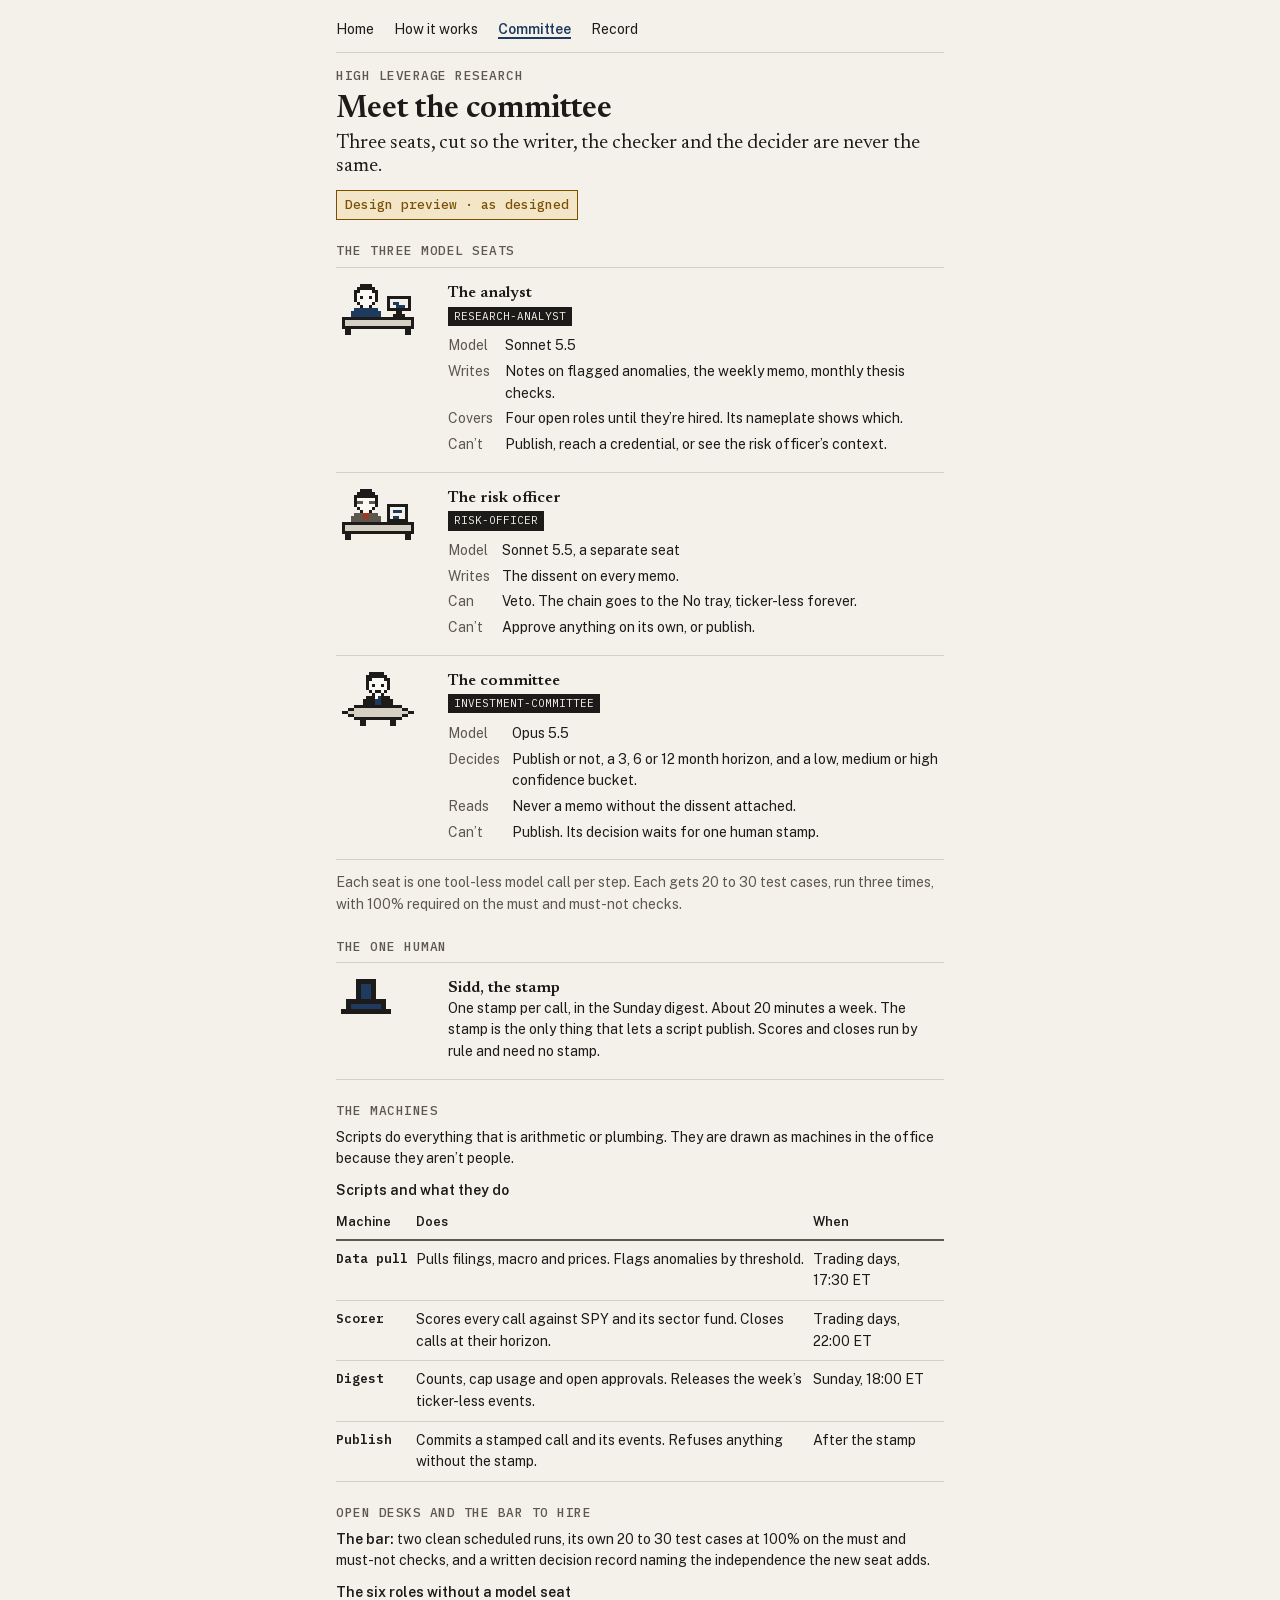
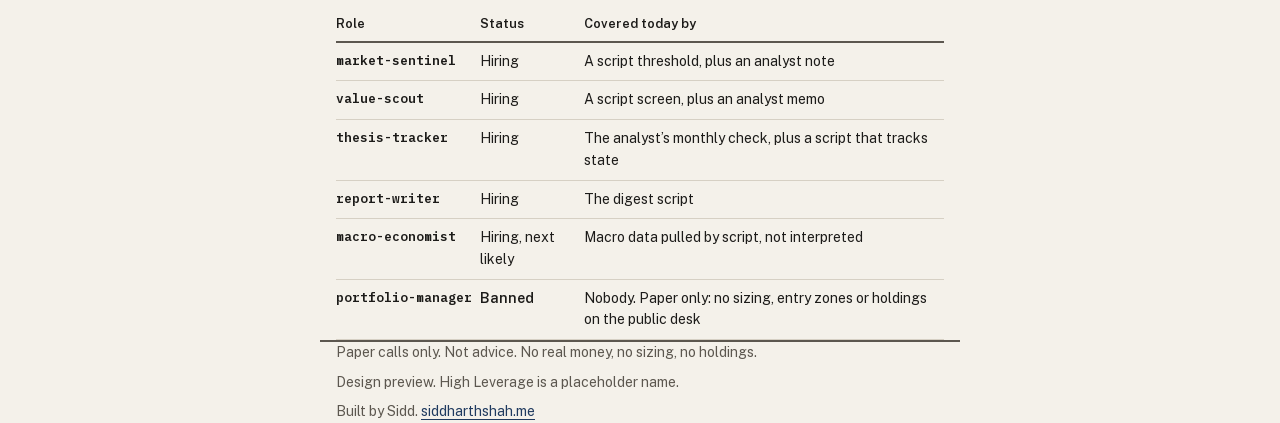
==== committee.html @ baf2b94f "feat(site): publish the High Leverage Research design preview Static preview of the desk's office, e" ====
<!doctype html>
<html lang="en" data-state="day0">
<head>
<meta charset="utf-8">
<meta name="viewport" content="width=device-width,initial-scale=1">
<meta name="color-scheme" content="light dark">
<title>Meet the committee · High Leverage Research</title>
<meta name="description" content="Three model seats, one human stamp, machines for everything else, and the public bar an open role has to clear.">
<link rel="stylesheet" href="assets/fonts.css">
<link rel="stylesheet" href="assets/tokens.css">
<link rel="stylesheet" href="assets/site.css">
</head>
<body>
<a class="skip" href="#main">Skip to content</a>
<div class="wrap">
  <nav class="top nav" aria-label="Site">
    <ul>
      <li><a href="index.html">Home</a></li>
      <li><a href="desk.html">How it works</a></li>
      <li><a href="committee.html" aria-current="page">Committee</a></li>
      <li><a href="record.html">Record</a></li>
    </ul>
  </nav>
</div>

<main id="main" class="wrap" tabindex="-1">
<header class="hd">
  <p class="kicker">High Leverage Research</p>
  <h1>Meet the committee</h1>
  <p class="tagline">Three seats, cut so the writer, the checker and the decider are never the same.</p>
  <div class="bar1"><span class="preview">Design preview · as designed</span></div>
</header>

<section class="blk" aria-labelledby="h-seats">
  <h2 id="h-seats" class="kicker">The three model seats</h2>
  <ol class="seats">
    <li class="seat">
      <span data-scene="analyst" data-scale="3"></span>
      <div>
        <h3>The analyst</h3>
        <span class="plate">research-analyst</span>
        <dl>
          <dt>Model</dt><dd>Sonnet 5.5</dd>
          <dt>Writes</dt><dd>Notes on flagged anomalies, the weekly memo, monthly thesis checks.</dd>
          <dt>Covers</dt><dd>Four open roles until they&rsquo;re hired. Its nameplate shows which.</dd>
          <dt>Can&rsquo;t</dt><dd>Publish, reach a credential, or see the risk officer&rsquo;s context.</dd>
        </dl>
      </div>
    </li>
    <li class="seat">
      <span data-scene="risk" data-scale="3"></span>
      <div>
        <h3>The risk officer</h3>
        <span class="plate">risk-officer</span>
        <dl>
          <dt>Model</dt><dd>Sonnet 5.5, a separate seat</dd>
          <dt>Writes</dt><dd>The dissent on every memo.</dd>
          <dt>Can</dt><dd>Veto. The chain goes to the No tray, ticker-less forever.</dd>
          <dt>Can&rsquo;t</dt><dd>Approve anything on its own, or publish.</dd>
        </dl>
      </div>
    </li>
    <li class="seat">
      <span data-scene="committee" data-scale="3"></span>
      <div>
        <h3>The committee</h3>
        <span class="plate">investment-committee</span>
        <dl>
          <dt>Model</dt><dd>Opus 5.5</dd>
          <dt>Decides</dt><dd>Publish or not, a 3, 6 or 12 month horizon, and a low, medium or high confidence bucket.</dd>
          <dt>Reads</dt><dd>Never a memo without the dissent attached.</dd>
          <dt>Can&rsquo;t</dt><dd>Publish. Its decision waits for one human stamp.</dd>
        </dl>
      </div>
    </li>
  </ol>
  <p class="small muted" data-gap="3">Each seat is one tool-less model call per step. Each gets 20 to 30 test cases, run three times, with 100% required on the must and must-not checks.</p>
</section>

<section class="blk" aria-labelledby="h-gate">
  <h2 id="h-gate" class="kicker">The one human</h2>
  <div class="seat seat-solo">
    <span data-scene="stamp" data-scale="5"></span>
    <div>
      <h3>Sidd, the stamp</h3>
      <p class="small">One stamp per call, in the Sunday digest. About 20 minutes a week. The stamp is the only thing that lets a script publish. Scores and closes run by rule and need no stamp.</p>
    </div>
  </div>
</section>

<section class="blk" aria-labelledby="h-mach">
  <h2 id="h-mach" class="kicker">The machines</h2>
  <p class="small">Scripts do everything that is arithmetic or plumbing. They are drawn as machines in the office because they aren&rsquo;t people.</p>
  <div class="tw" role="region" aria-labelledby="cap-m" tabindex="0">
  <table>
    <caption id="cap-m">Scripts and what they do</caption>
    <thead><tr><th scope="col">Machine</th><th scope="col">Does</th><th scope="col">When</th></tr></thead>
    <tbody>
      <tr><th scope="row" class="mono">Data pull</th><td>Pulls filings, macro and prices. Flags anomalies by threshold.</td><td>Trading days, 17:30 ET</td></tr>
      <tr><th scope="row" class="mono">Scorer</th><td>Scores every call against SPY and its sector fund. Closes calls at their horizon.</td><td>Trading days, 22:00 ET</td></tr>
      <tr><th scope="row" class="mono">Digest</th><td>Counts, cap usage and open approvals. Releases the week&rsquo;s ticker-less events.</td><td>Sunday, 18:00 ET</td></tr>
      <tr><th scope="row" class="mono">Publish</th><td>Commits a stamped call and its events. Refuses anything without the stamp.</td><td>After the stamp</td></tr>
    </tbody>
  </table>
  </div>
</section>

<section class="blk" aria-labelledby="h-open">
  <h2 id="h-open" class="kicker">Open desks and the bar to hire</h2>
  <p class="small"><b>The bar:</b> two clean scheduled runs, its own 20 to 30 test cases at 100% on the must and must-not checks, and a written decision record naming the independence the new seat adds.</p>
  <div class="tw" role="region" aria-labelledby="cap-o" tabindex="0">
  <table>
    <caption id="cap-o">The six roles without a model seat</caption>
    <thead><tr><th scope="col">Role</th><th scope="col">Status</th><th scope="col">Covered today by</th></tr></thead>
    <tbody>
      <tr><th scope="row" class="mono">market-sentinel</th><td>Hiring</td><td>A script threshold, plus an analyst note</td></tr>
      <tr><th scope="row" class="mono">value-scout</th><td>Hiring</td><td>A script screen, plus an analyst memo</td></tr>
      <tr><th scope="row" class="mono">thesis-tracker</th><td>Hiring</td><td>The analyst&rsquo;s monthly check, plus a script that tracks state</td></tr>
      <tr><th scope="row" class="mono">report-writer</th><td>Hiring</td><td>The digest script</td></tr>
      <tr><th scope="row" class="mono">macro-economist</th><td>Hiring, next likely</td><td>Macro data pulled by script, not interpreted</td></tr>
      <tr><th scope="row" class="mono">portfolio-manager</th><td><b>Banned</b></td><td>Nobody. Paper only: no sizing, entry zones or holdings on the public desk</td></tr>
    </tbody>
  </table>
  </div>
</section>
</main>

<footer class="wrap">
  <p>Paper calls only. Not advice. No real money, no sizing, no holdings.</p>
  <p>Design preview. High Leverage is a placeholder name.</p>
  <p>Built by Sidd. <a href="https://siddharthshah.me">siddharthshah.me</a></p>
</footer>
<script src="assets/px.js"></script>
</body>
</html>
---- assets/fonts.css ----
/* Self-hosted Google Fonts (SIL Open Font License 1.1), latin subset. */
@font-face {
  font-family: 'IBM Plex Mono';
  font-style: normal;
  font-weight: 400;
  font-display: swap;
  src: url(fonts/ibm-plex-mono-400.woff2) format('woff2');
  unicode-range: U+0000-00FF, U+0131, U+0152-0153, U+02BB-02BC, U+02C6, U+02DA, U+02DC, U+0304, U+0308, U+0329, U+2000-206F, U+20AC, U+2122, U+2191, U+2193, U+2212, U+2215, U+FEFF, U+FFFD;
}
@font-face {
  font-family: 'IBM Plex Mono';
  font-style: normal;
  font-weight: 500;
  font-display: swap;
  src: url(fonts/ibm-plex-mono-500.woff2) format('woff2');
  unicode-range: U+0000-00FF, U+0131, U+0152-0153, U+02BB-02BC, U+02C6, U+02DA, U+02DC, U+0304, U+0308, U+0329, U+2000-206F, U+20AC, U+2122, U+2191, U+2193, U+2212, U+2215, U+FEFF, U+FFFD;
}
@font-face {
  font-family: 'IBM Plex Mono';
  font-style: normal;
  font-weight: 600;
  font-display: swap;
  src: url(fonts/ibm-plex-mono-600.woff2) format('woff2');
  unicode-range: U+0000-00FF, U+0131, U+0152-0153, U+02BB-02BC, U+02C6, U+02DA, U+02DC, U+0304, U+0308, U+0329, U+2000-206F, U+20AC, U+2122, U+2191, U+2193, U+2212, U+2215, U+FEFF, U+FFFD;
}
@font-face {
  font-family: 'Newsreader';
  font-style: normal;
  font-weight: 400;
  font-display: swap;
  src: url(fonts/newsreader.woff2) format('woff2');
  unicode-range: U+0000-00FF, U+0131, U+0152-0153, U+02BB-02BC, U+02C6, U+02DA, U+02DC, U+0304, U+0308, U+0329, U+2000-206F, U+20AC, U+2122, U+2191, U+2193, U+2212, U+2215, U+FEFF, U+FFFD;
}
@font-face {
  font-family: 'Newsreader';
  font-style: normal;
  font-weight: 600;
  font-display: swap;
  src: url(fonts/newsreader.woff2) format('woff2');
  unicode-range: U+0000-00FF, U+0131, U+0152-0153, U+02BB-02BC, U+02C6, U+02DA, U+02DC, U+0304, U+0308, U+0329, U+2000-206F, U+20AC, U+2122, U+2191, U+2193, U+2212, U+2215, U+FEFF, U+FFFD;
}
@font-face {
  font-family: 'Public Sans';
  font-style: normal;
  font-weight: 400;
  font-display: swap;
  src: url(fonts/public-sans.woff2) format('woff2');
  unicode-range: U+0000-00FF, U+0131, U+0152-0153, U+02BB-02BC, U+02C6, U+02DA, U+02DC, U+0304, U+0308, U+0329, U+2000-206F, U+20AC, U+2122, U+2191, U+2193, U+2212, U+2215, U+FEFF, U+FFFD;
}
@font-face {
  font-family: 'Public Sans';
  font-style: normal;
  font-weight: 600;
  font-display: swap;
  src: url(fonts/public-sans.woff2) format('woff2');
  unicode-range: U+0000-00FF, U+0131, U+0152-0153, U+02BB-02BC, U+02C6, U+02DA, U+02DC, U+0304, U+0308, U+0329, U+2000-206F, U+20AC, U+2122, U+2191, U+2193, U+2212, U+2215, U+FEFF, U+FFFD;
}
@font-face {
  font-family: 'Silkscreen';
  font-style: normal;
  font-weight: 400;
  font-display: swap;
  src: url(fonts/silkscreen-400.woff2) format('woff2');
  unicode-range: U+0000-00FF, U+0131, U+0152-0153, U+02BB-02BC, U+02C6, U+02DA, U+02DC, U+0304, U+0308, U+0329, U+2000-206F, U+20AC, U+2122, U+2191, U+2193, U+2212, U+2215, U+FEFF, U+FFFD;
}
---- assets/tokens.css ----
/* High Leverage Research: design tokens (D15). Editorial ledger + one 8-bit layer.
   Contrast ratios computed 2026-11-13 (WCAG relative luminance), text vs bg / surface. */
:root{
  /* type: Newsreader (display, editorial serif) / Public Sans (body) / IBM Plex Mono (ledger numbers, nameplates) / Silkscreen (pixel stamp + plates only) */
  --font-display:"Newsreader",Georgia,"Times New Roman",serif;
  --font-body:"Public Sans",-apple-system,BlinkMacSystemFont,"Segoe UI",sans-serif;
  --font-mono:"IBM Plex Mono",ui-monospace,Menlo,monospace;
  --font-pixel:"Silkscreen","IBM Plex Mono",monospace;
  /* scale 1.25, base 16px */
  --fs-xs:.8rem;--fs-sm:.875rem;--fs-base:1rem;--fs-lg:1.25rem;--fs-xl:1.563rem;--fs-2xl:1.953rem;
  --lh-body:1.55;--lh-tight:1.15;
  /* space: 4px base */
  --s1:4px;--s2:8px;--s3:12px;--s4:16px;--s5:24px;--s6:32px;--s7:48px;
  --radius:2px;          /* ledger paper, nearly square; pixels stay square */
  --touch:44px;
  /* light (paper) */
  --bg:#F4F1EA; --surface:#FBF9F4; --line:#D6D0C4;
  --text:#1C1B19;   /* 15.26 / 16.36 */
  --muted:#5C574F;  /* 6.35 / 6.81  also station outlines (non-text >=3:1) */
  --ink:#1F3A5F;    /* 10.18 / 10.91  approve stamp, links, focus ring */
  --win:#2F6B3A;    /* 5.67 / 6.08 */
  --loss:#A3361F;   /* 6.00 / 6.43  also the No tray */
  --warn:#7A4F00; --warn-bg:#F3E6C8; /* 5.76  "design preview" label */
  /* motion */
  --dur-fast:120ms; --dur-base:200ms; --dur-step:1600ms; /* replay step */
  --ease-out:cubic-bezier(.2,.7,.2,1); --ease-stamp:cubic-bezier(.3,1.6,.5,1);
  --idle-loop:2400ms; /* the one loop: both sprites share a 2-frame breath, steps(2) */
}
@media (prefers-color-scheme:dark){:root{
  --bg:#141413; --surface:#1D1C1A; --line:#3A3833;
  --text:#ECE8DF;   /* 15.08 / 13.93 */
  --muted:#A39E93;  /* 6.91 / 6.38 */
  --ink:#9DB8DD;    /* 9.07 / 8.38 */
  --win:#8FC79B;    /* 9.49 / 8.77 */
  --loss:#EE9A84;   /* 8.42 / 7.78 */
  --warn:#E9C46A; --warn-bg:#3A2E12; /* 7.96 */
}}
@media (prefers-reduced-motion:reduce){:root{--dur-fast:0ms;--dur-base:0ms;--idle-loop:0ms}}
/* Rules: no gradients, no glass, no shadows except a 1px ink focus ring; wins and losses share size and weight;
   the Silkscreen face appears only on the approve stamp, the No tray and desk nameplates. */
.lev{margin:0 0 var(--s3);color:var(--muted);font:400 var(--fs-sm)/var(--lh-body) var(--font-body)}
---- assets/site.css ----
/* High Leverage Research design preview. Tokens in tokens.css (contrast computed there).
   No gradients, glass or shadows. The 1px-plus ink focus ring is the only outline effect. */
*{box-sizing:border-box}
[hidden]{display:none!important}
html{-webkit-text-size-adjust:100%;color-scheme:light dark}
body{margin:0;background:var(--bg);color:var(--text);font:var(--fs-base)/var(--lh-body) var(--font-body)}
a{color:var(--ink);text-underline-offset:3px}
:focus-visible{outline:2px solid var(--ink);outline-offset:2px}
h1,h2,h3,h4,p{margin:0}
h1,h2,h3{font-family:var(--font-display);line-height:var(--lh-tight);font-weight:600}
h1{font-size:var(--fs-2xl)}
h2{font-size:var(--fs-xl)}
h3{font-size:var(--fs-base)}
code{font:var(--fs-xs) var(--font-mono)}
.sr{position:absolute;width:1px;height:1px;overflow:hidden;clip:rect(0 0 0 0);white-space:nowrap}
.skip{position:absolute;left:var(--s2);top:-200px;background:var(--surface);color:var(--ink);padding:var(--s3);border:2px solid var(--ink);z-index:3}
.skip:focus{top:var(--s2)}
.wrap{max-width:40rem;margin:0 auto;padding:0 var(--s4)}
.wide{max-width:76rem;margin:0 auto;padding:0 var(--s4)}
.muted{color:var(--muted)}
.small{font-size:var(--fs-sm)}
.xs{font-size:var(--fs-xs)}
.mono{font-family:var(--font-mono)}

/* top bar and nav */
.top{display:flex;align-items:center;justify-content:space-between;gap:var(--s3);flex-wrap:wrap;padding-top:var(--s2);border-bottom:1px solid var(--line)}
.brand{font:600 var(--fs-base)/1.2 var(--font-display)}
.brand a{color:var(--text);text-decoration:none;display:inline-flex;align-items:center;min-height:var(--touch)}
.nav ul{list-style:none;margin:0;padding:0;display:flex;gap:var(--s1)}
.nav a{display:inline-flex;align-items:center;min-height:var(--touch);padding:0 var(--s2);font-size:var(--fs-sm);color:var(--text);text-decoration:none}
.nav a:hover{text-decoration:underline}
.nav a[aria-current=page]{color:var(--ink);font-weight:600;text-decoration:underline;text-decoration-thickness:2px}
.nav li:first-child a{padding-left:0}

/* header block */
.hd{padding-top:var(--s4)}
.tagline{margin-top:var(--s1);font:400 var(--fs-lg)/var(--lh-tight) var(--font-display)}
.bar1{display:flex;flex-wrap:wrap;gap:var(--s2) var(--s3);align-items:center;margin-top:var(--s3)}
.preview{background:var(--warn-bg);color:var(--warn);border:1px solid var(--warn);font:500 var(--fs-xs)/1 var(--font-mono);padding:var(--s2)}
.tog{display:flex}
.tog button,.btn{min-height:var(--touch);min-width:var(--touch);padding:0 var(--s3);background:transparent;color:var(--ink);border:1px solid var(--ink);font:600 var(--fs-sm)/1 var(--font-body);cursor:pointer;border-radius:var(--radius)}
.tog button+button{margin-left:-1px}
.tog button[aria-pressed=true]{background:var(--ink);color:var(--bg)}
.tog button[aria-pressed=true]::before{content:"";display:inline-block;width:8px;height:8px;background:currentColor;margin-right:var(--s2)}
.btn:disabled{color:var(--muted);border-color:var(--muted);border-style:dashed;cursor:default}

/* section labels */
.kicker{font:500 var(--fs-xs)/var(--lh-tight) var(--font-mono);text-transform:uppercase;letter-spacing:.04em;color:var(--muted);margin-bottom:var(--s2)}
section.blk{margin-top:var(--s5)}

/* commitments */
.commit{margin:0;padding:0;list-style:none;counter-reset:c;font-size:var(--fs-sm);line-height:1.45}
.commit li{counter-increment:c;border-top:1px solid var(--line);padding:var(--s2) 0 var(--s2) var(--s5);position:relative}
.commit li:last-child{border-bottom:1px solid var(--line)}
.commit li::before{content:counter(c);position:absolute;left:0;top:var(--s2);font:500 var(--fs-xs)/1.6 var(--font-mono);color:var(--ink)}
.commit b{font-weight:600}

/* pixel art */
.px{display:block;shape-rendering:crispEdges;max-width:100%;height:auto}
.px .k{fill:var(--text)}.px .f{fill:var(--px-face,var(--surface))}.px .s{fill:var(--bg)}.px .p{fill:var(--line)}
.px .m{fill:var(--muted)}.px .b{fill:var(--ink)}.px .l{fill:var(--loss)}.px .w{fill:var(--win)}

.steps{margin:var(--s3) 0 0;padding-left:var(--s5);font-size:var(--fs-sm)}
.steps li{margin-bottom:var(--s2)}
.steps li[aria-current]{font-weight:600;color:var(--ink)}
details.list summary{min-height:var(--touch);display:flex;align-items:center;cursor:pointer;font-size:var(--fs-sm);color:var(--ink)}

/* progress */
.prog{margin:0;font:500 var(--fs-base)/1.3 var(--font-mono)}
.prog small{display:block;color:var(--muted);font:400 var(--fs-xs)/1.4 var(--font-body);margin-top:2px}
.meter{height:8px;margin:var(--s2) 0 0;border:1px solid var(--muted);background:var(--surface)}
.meter i{display:block;height:100%;background:var(--ink)}
.counts{display:flex;flex-wrap:wrap;gap:var(--s1) var(--s4);margin-top:var(--s2);font:400 var(--fs-sm)/1.4 var(--font-mono)}
.bookline{margin-top:var(--s2);font-size:var(--fs-sm)}


/* links block */
.more{list-style:none;margin:0;padding:0;border-top:1px solid var(--line)}
.more li{border-bottom:1px solid var(--line)}
.more a{display:flex;flex-direction:column;justify-content:center;min-height:56px;padding:var(--s2) 0;text-decoration:none}
.more a b{font:600 var(--fs-base)/1.3 var(--font-display);text-decoration:underline;text-underline-offset:3px}
.more a span{font-size:var(--fs-sm);color:var(--muted)}

/* prose pages */
.prose{margin-top:var(--s5)}
.prose h2{margin:var(--s6) 0 var(--s2)}
.prose p,.prose ul{margin:0 0 var(--s3);max-width:38rem}
.prose ul{padding-left:var(--s5)}
.prose li{margin-bottom:var(--s2)}
.lede{font:400 var(--fs-lg)/1.4 var(--font-display)}

/* seats (committee page) */
.seats{list-style:none;margin:0;padding:0}
.seat{display:grid;grid-template-columns:96px 1fr;gap:var(--s4);padding:var(--s4) 0;border-top:1px solid var(--line)}
.seat:last-child{border-bottom:1px solid var(--line)}
.seat dl{display:grid;grid-template-columns:auto 1fr;gap:var(--s1) var(--s3);margin:var(--s2) 0 0;font-size:var(--fs-sm)}
.seat dt{color:var(--muted)}
.seat dd{margin:0}

/* tables */
.tw{overflow-x:auto;margin-top:var(--s3)}
.tw:focus-visible{outline-offset:-2px}
table{width:100%;border-collapse:collapse;font-size:var(--fs-sm)}
caption{text-align:left;font:600 var(--fs-sm) var(--font-body);padding-bottom:var(--s2)}
th,td{text-align:left;padding:var(--s2) var(--s2) var(--s2) 0;border-bottom:1px solid var(--line);vertical-align:top}
thead th{border-bottom:2px solid var(--muted);font:600 var(--fs-xs)/1.3 var(--font-body)}
td.n,th.n{font-family:var(--font-mono);text-align:right}
td.mono,th.mono{font-family:var(--font-mono);font-size:var(--fs-xs)}
.id{min-height:var(--touch);min-width:var(--touch);padding:0 var(--s2);background:transparent;border:1px solid var(--ink);color:var(--ink);font:600 var(--fs-xs)/1 var(--font-mono);cursor:pointer;border-radius:var(--radius)}
.id[aria-expanded=true]{background:var(--ink);color:var(--bg)}
.sealed td{background:var(--surface);padding:var(--s3)}
.sealed dl{display:grid;grid-template-columns:auto 1fr;gap:2px var(--s3);margin:var(--s2) 0;font-size:var(--fs-sm)}
.sealed dt{color:var(--muted)}.sealed dd{margin:0;font:var(--fs-xs)/1.5 var(--font-mono);overflow-wrap:anywhere}
.res{font-weight:600}
.empty{color:var(--muted);font-size:var(--fs-sm)}

/* tick strip */
.ticks{display:grid;grid-template-columns:repeat(56,1fr);gap:1px;height:28px;align-items:end;margin-top:var(--s3)}
.ticks i{display:block;height:4px;border:1px solid var(--muted)}
.ticks i.a{height:12px;background:var(--muted)}
.ticks i.p{height:28px;background:var(--ink);border-color:var(--ink)}
.tl{display:flex;justify-content:space-between;font:var(--fs-xs) var(--font-mono);color:var(--muted);margin-top:var(--s1)}
.key{margin-top:var(--s2);font-size:var(--fs-xs);color:var(--muted);display:flex;flex-wrap:wrap;gap:var(--s1) var(--s3);align-items:center}
.key i{display:inline-block;width:10px;border:1px solid var(--muted);vertical-align:middle;margin-right:var(--s1)}
.key .k2{height:14px;background:var(--ink);border-color:var(--ink)}.key .k1{height:8px;background:var(--muted)}.key .k0{height:3px}

/* timeline (single rail, newest first) */
.weeks{list-style:none;margin:0;padding:0}
.wk{margin-top:var(--s5)}
.wk h3{font:600 var(--fs-sm)/1.3 var(--font-body);padding-bottom:var(--s2);border-bottom:2px solid var(--muted)}
.rail{list-style:none;margin:0;padding:0}
.rail li{display:grid;grid-template-columns:7.5rem 1fr;gap:var(--s3);padding:var(--s2) 0;border-bottom:1px solid var(--line);font-size:var(--fs-sm)}
.rail time{font:var(--fs-xs)/1.5 var(--font-mono);color:var(--muted)}
.rail code{display:inline-block;margin-right:var(--s2);color:var(--ink)}
.rail .who{font:var(--fs-xs)/1.4 var(--font-mono);color:var(--muted);margin-top:2px}
.rail .big{font-weight:600}
.rail .tag{display:inline-block;font:500 var(--fs-xs)/1.3 var(--font-mono);text-transform:uppercase;border:1px solid currentColor;padding:0 var(--s1);margin-right:var(--s2)}
.rail .t-call{color:var(--ink)}.rail .t-stamp{color:var(--ink)}.rail .t-drop{color:var(--loss)}.rail .t-win{color:var(--win)}.rail .t-loss{color:var(--loss)}
pre.jsonl{overflow-x:auto;font:var(--fs-xs)/1.5 var(--font-mono);background:var(--surface);border:1px solid var(--line);padding:var(--s3);margin:var(--s2) 0 0}

/* state switching */
:root[data-state=day0] .sw,:root[data-state=sample] .d0{display:none!important}

footer{margin-top:var(--s7);padding:var(--s4) 0 var(--s6);border-top:2px solid var(--muted);font-size:var(--fs-sm);color:var(--muted)}
footer p+p{margin-top:var(--s2)}

@media (prefers-reduced-motion:reduce){*{animation:none!important;transition:none!important}}
/* the path of one call (how-it-works page) */
.chain{list-style:none;margin:var(--s4) 0;padding:0;border-left:2px solid var(--ink)}
.chain li{display:grid;grid-template-columns:64px 1fr;gap:var(--s3);align-items:center;padding:var(--s2) 0 var(--s2) var(--s3);position:relative}
.chain li::before{content:"";position:absolute;left:-5px;top:50%;width:8px;height:8px;margin-top:-4px;background:var(--ink)}
.chain .px{width:56px;height:auto}
.chain b{display:block;font-weight:600;font-size:var(--fs-sm)}
.chain span span,.chain div span{display:block;font-size:var(--fs-sm);color:var(--muted);line-height:1.4}
td .sub{display:block;font-size:var(--fs-xs);color:var(--muted)}
td b{font-weight:600}
.id,th.mono{white-space:nowrap}
/* dark: lift sprite faces off the ground so characters read as people, not silhouettes */
@media (prefers-color-scheme:dark){:root{--px-face:#4A4740}}
[data-gap="2"]{margin-top:var(--s2)}[data-gap="3"]{margin-top:var(--s3)}[data-gap="5"]{margin-top:var(--s5)}
.seat-solo{border-bottom:1px solid var(--line)}
.meter i.w0{width:0}.meter i.w3{width:3%}#meter{width:0}
.btn:hover:not(:disabled),.tog button:hover,.id:hover{background:var(--surface);text-decoration:underline}
.tog button[aria-pressed=true]:hover,.id[aria-expanded=true]:hover{background:var(--ink)}
details.list summary:hover{text-decoration:underline}

/* ---------- the office scene (homepage) ---------- */
:root{--wall:#E6E0D3;--wall2:#D6D0C4;--flr:#CFC6B3;--sky:#BFD0E0;--sky-night:#1F3A5F;--city:#8C9AA8;--wood:#7A4B2E;--glass:#9DB8DD}
@media (prefers-color-scheme:dark){:root{--wall:#23211E;--wall2:#1A1917;--flr:#2E2B27;--sky:#3A4A5E;--sky-night:#0F1724;--city:#56626F;--wood:#8A5A3B;--glass:#5F7FA8}}
.px .wall{fill:var(--wall)}.px .wall2{fill:var(--wall2)}.px .flr{fill:var(--flr)}.px .sky{fill:var(--sky)}.px .skyn{fill:var(--sky-night)}
.px .city{fill:var(--city)}.px .lit,.px .y{fill:var(--warn)}.px .o{fill:var(--wood)}.px .g{fill:var(--glass)}.px .gl{fill:var(--surface)}.px .scr{fill:var(--bg)}
.px .hl{fill:none;stroke:var(--ink);stroke-width:1;opacity:0}
.px .flash .hl{opacity:1}.px .flash .blink{fill:var(--warn)}
.px .gone{display:none}
.hd-row{display:flex;flex-wrap:wrap;justify-content:space-between;align-items:flex-end;gap:var(--s2) var(--s4);padding-bottom:var(--s3)}
.scene{position:relative;margin-top:var(--s2)}
.scene .art .px{width:100%;height:auto}
.hot{position:absolute;inset:0}
.room{position:absolute;display:flex;flex-direction:column;align-items:flex-start;gap:2px;padding:4px;margin:0;background:transparent;border:0;border-radius:0;cursor:pointer;color:inherit;font:inherit;text-align:left}
.room:focus-visible{outline:3px solid var(--ink);outline-offset:-3px}
.room.on{outline:3px solid var(--ink);outline-offset:-3px}
.room:hover .plate{text-decoration:underline}
.plate{display:inline-block;padding:2px 6px;background:var(--text);color:var(--bg);font:400 11px/1.4 var(--font-pixel);text-transform:uppercase;max-width:100%;overflow-wrap:anywhere}
.nowtag{display:inline-block;padding:0 6px;background:var(--ink);color:var(--bg);font:500 11px/1.6 var(--font-mono);text-transform:uppercase}
.icard{position:absolute;z-index:4;width:min(22rem,100%);background:var(--surface);color:var(--text);border:2px solid var(--text);padding:var(--s3)}
.icard h3{font-size:var(--fs-base)}
.icard p{margin-top:var(--s1);font-size:var(--fs-sm);line-height:1.45}
.icard-ft{display:flex;justify-content:space-between;align-items:center;gap:var(--s2);margin-top:var(--s2)}
.icard-ft a{display:inline-flex;align-items:center;min-height:var(--touch);font-size:var(--fs-sm);font-weight:600}
.icard .x{min-height:var(--touch);min-width:var(--touch);padding:0 var(--s3);background:transparent;color:var(--ink);border:1px solid var(--ink);font:600 var(--fs-sm)/1 var(--font-body);cursor:pointer}
.ctlbar{background:var(--bg);border-top:1px solid var(--line);border-bottom:1px solid var(--line);padding:var(--s2) 0;margin-top:var(--s2)}
.ctlrow{display:flex;flex-wrap:wrap;gap:var(--s2);align-items:center}
#narr{margin-top:var(--s2);font-size:var(--fs-sm);line-height:1.4;min-height:2.8em}
#narr .when{display:block;font:500 var(--fs-xs)/1.5 var(--font-mono);color:var(--muted)}
#tally{margin-top:var(--s2)}
.more-wrap{max-width:40rem}
.steps{margin:var(--s3) 0 0;padding-left:var(--s5);font-size:var(--fs-sm)}
.steps li{margin-bottom:var(--s2)}
.steps li[aria-current]{font-weight:600;color:var(--ink)}
details.list summary{min-height:var(--touch);display:flex;align-items:center;cursor:pointer;font-size:var(--fs-sm);color:var(--ink)}
/* phone: the controls ride along the bottom while the building scrolls, so Pause is always in reach */
@media (max-width:37.49rem){
  .home h1{font-size:var(--fs-xl)}
  .home .tagline{font-size:var(--fs-base)}
  .ctlbar{position:sticky;bottom:0;z-index:5;padding-bottom:calc(var(--s2) + env(safe-area-inset-bottom,0px))}
  #narr{min-height:4.2em}
  .icard{width:100%}
}
/* motion: set dressing loops, staggered on one shared idle budget; replay cards move in pixel steps */
@keyframes idle{to{transform:translateY(1px)}}
@keyframes blink{50%{fill:var(--line)}}
@keyframes flick{50%{fill:var(--ink)}}
@keyframes steam{50%{transform:translateY(-2px)}}
@keyframes sip{0%,80%{transform:none}85%,95%{transform:translate(0,-5px)}}
@keyframes night{0%,49.9%{opacity:0}50%,100%{opacity:1}}
@keyframes press{50%{transform:translateY(3px)}}
@keyframes fall{0%{transform:translate(var(--fx),calc(var(--fy) - 14px))}100%{transform:translate(var(--fx),var(--fy))}}
.px .night{opacity:0}
@media (prefers-reduced-motion:no-preference){
  .px .idle{animation:idle var(--idle-loop) steps(2) infinite}
  .px .blink{animation:blink 1.8s steps(1) infinite}
  .px .flick rect{animation:flick 3.1s steps(1) infinite}
  .px .steam{animation:steam 1.4s steps(2) infinite}
  .px .sip{animation:sip 7s steps(1) infinite}
  .px .night{animation:night 60s linear infinite}
  .px .card{transition:transform var(--dur-step) steps(6)}
  .px .press.hit{animation:press 600ms steps(2) 1}
  :root.still .px .amb,:root.still .px .amb rect{animation-play-state:paused}
}
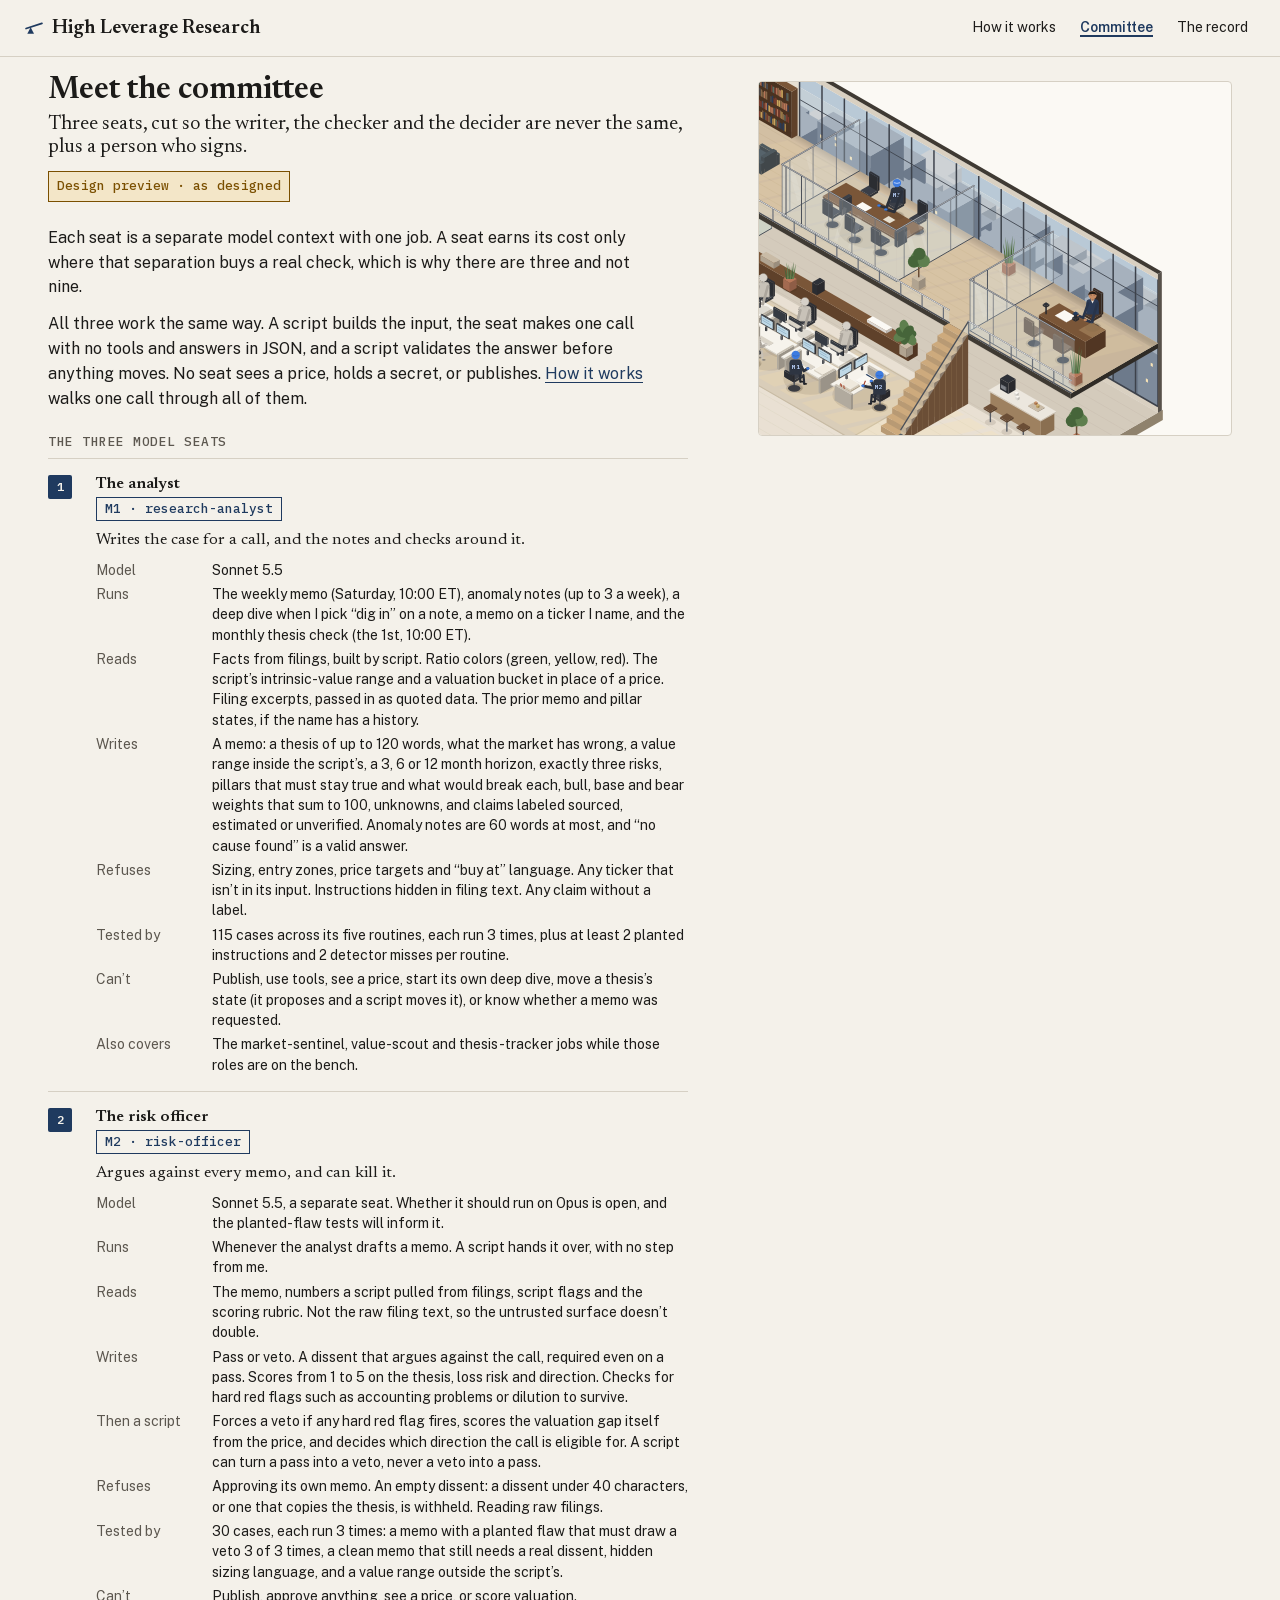
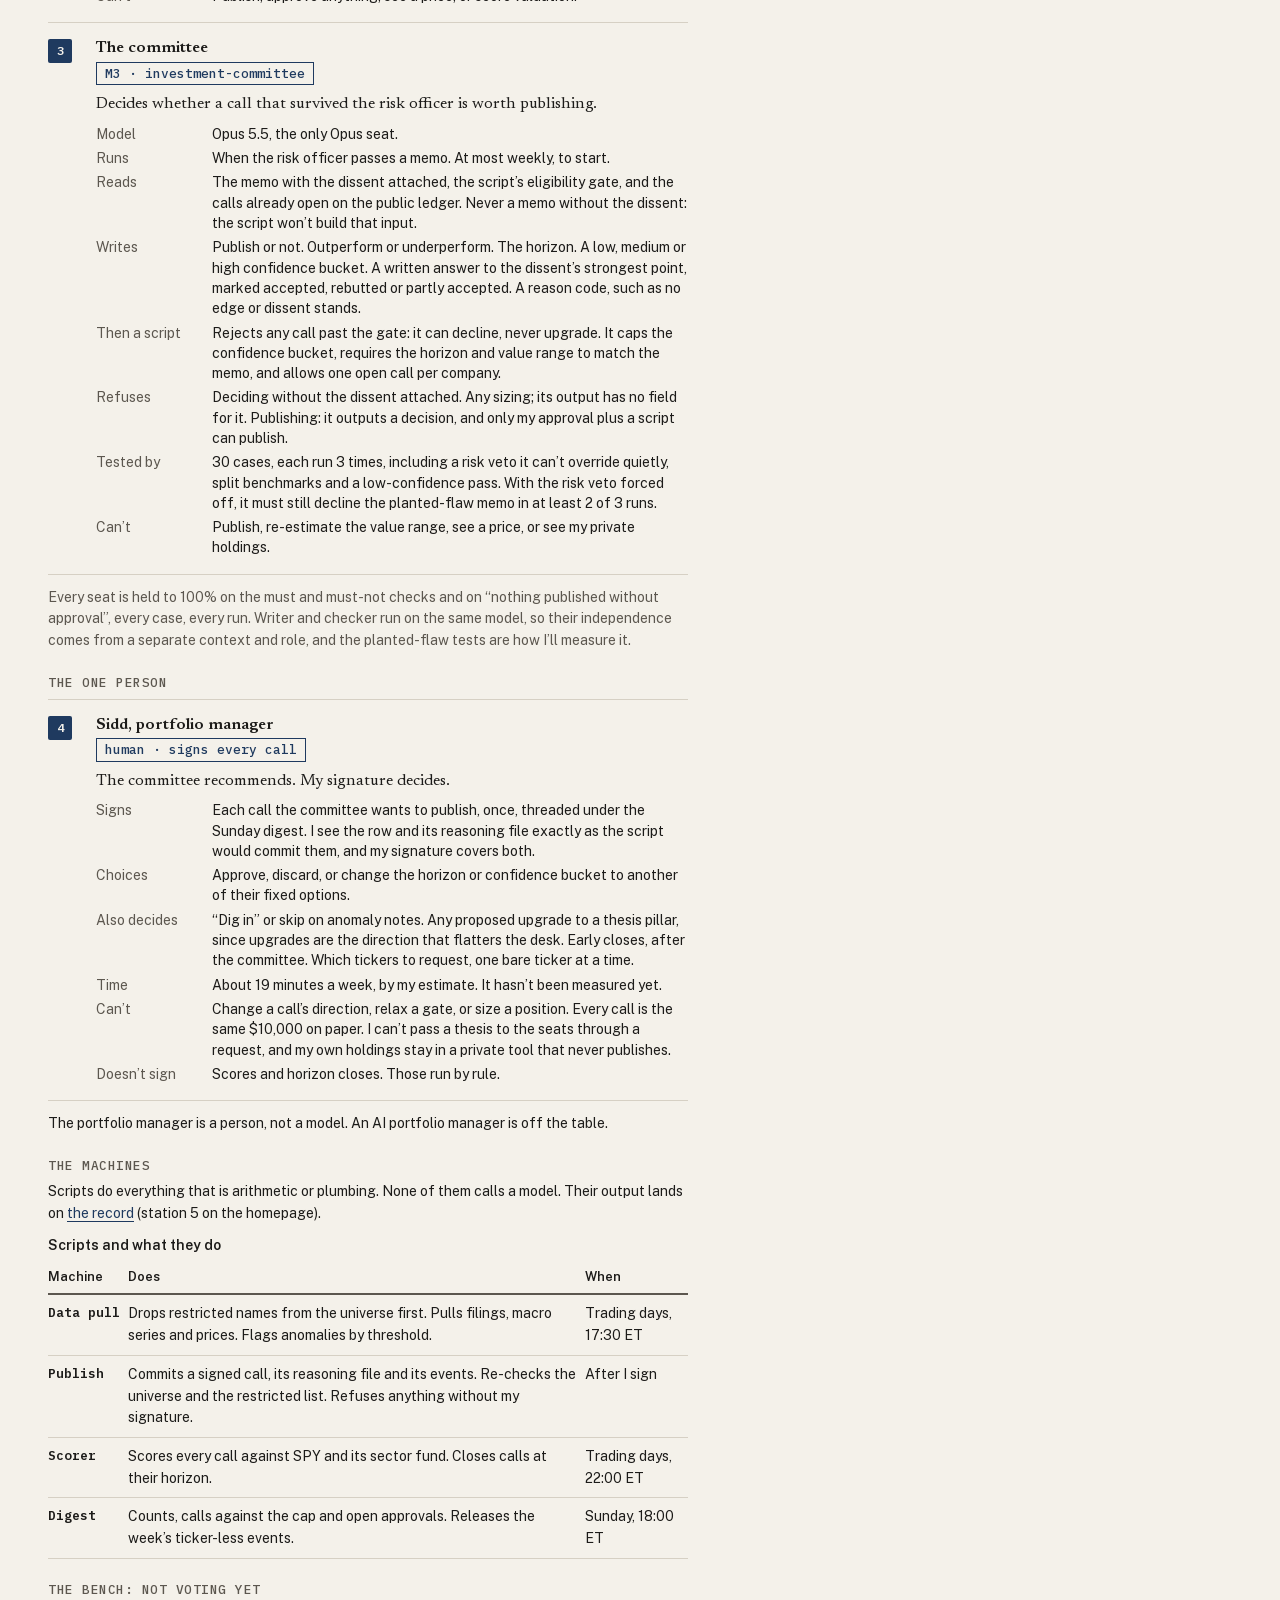
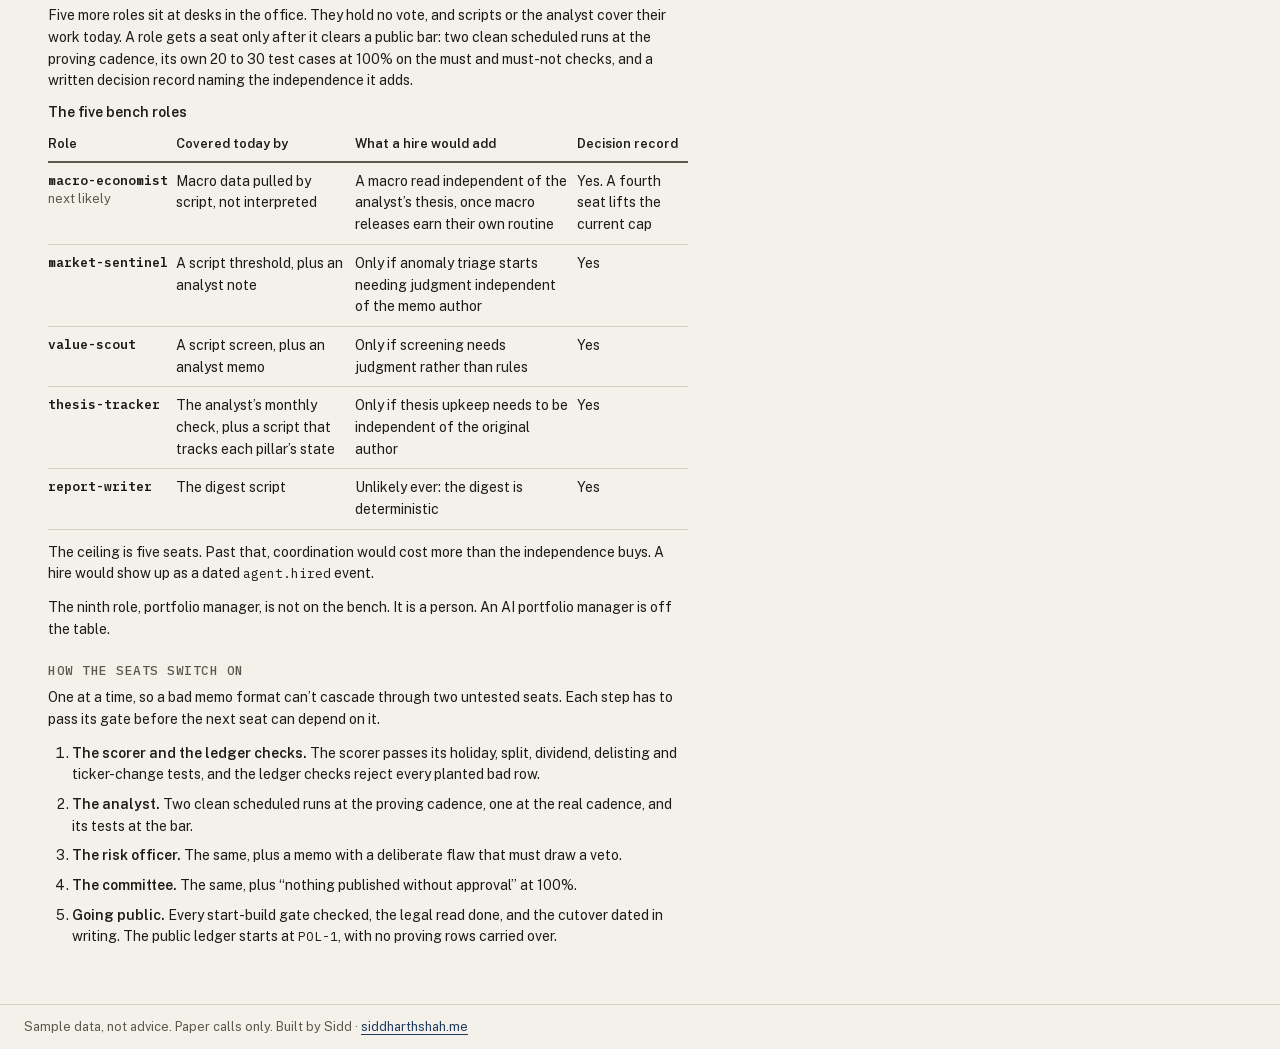
==== commit 63b1ea85: "feat(site): ship office v2, the two-floor AI investment committee Replaces the pixel office with the" ====
--- a/committee.html
+++ b/committee.html
@@ -1,135 +1,182 @@
 <!doctype html>
-<html lang="en" data-state="day0">
+<html lang="en">
 <head>
 <meta charset="utf-8">
 <meta name="viewport" content="width=device-width,initial-scale=1">
 <meta name="color-scheme" content="light dark">
 <title>Meet the committee · High Leverage Research</title>
-<meta name="description" content="Three model seats, one human stamp, machines for everything else, and the public bar an open role has to clear.">
+<meta name="description" content="Three model seats, what each reads, writes and refuses, Sidd as the human portfolio manager, the scripts that do the plumbing, and the bench of roles that do not vote yet.">
+<link rel="icon" href="assets/favicon.svg" type="image/svg+xml">
 <link rel="stylesheet" href="assets/fonts.css">
 <link rel="stylesheet" href="assets/tokens.css">
 <link rel="stylesheet" href="assets/site.css">
 </head>
 <body>
 <a class="skip" href="#main">Skip to content</a>
-<div class="wrap">
-  <nav class="top nav" aria-label="Site">
+<header class="bar">
+  <p class="mark"><a href="index.html"><svg class="lever" viewBox="0 0 24 24" width="20" height="20" aria-hidden="true"><path d="M2.5 12.6 21.5 6.4" stroke="currentColor" stroke-width="2.2" stroke-linecap="round" fill="none"/><path d="M8 11 4 19h8z" fill="currentColor"/></svg><span>High Leverage Research</span></a></p>
+  <button type="button" class="menu" aria-expanded="false" aria-controls="sitenav">Menu</button>
+  <nav aria-label="Site" id="sitenav">
     <ul>
-      <li><a href="index.html">Home</a></li>
       <li><a href="desk.html">How it works</a></li>
       <li><a href="committee.html" aria-current="page">Committee</a></li>
-      <li><a href="record.html">Record</a></li>
+      <li><a href="record.html">The record</a></li>
     </ul>
   </nav>
-</div>
+</header>
 
-<main id="main" class="wrap" tabindex="-1">
+<main id="main" class="wrap has-vig" tabindex="-1">
+<div class="vignette" data-vignette="committee" aria-hidden="true"></div>
+<div class="col">
 <header class="hd">
-  <p class="kicker">High Leverage Research</p>
   <h1>Meet the committee</h1>
-  <p class="tagline">Three seats, cut so the writer, the checker and the decider are never the same.</p>
+  <p class="tagline">Three seats, cut so the writer, the checker and the decider are never the same, plus a person who signs.</p>
   <div class="bar1"><span class="preview">Design preview · as designed</span></div>
 </header>
+
+<div class="prose">
+  <p>Each seat is a separate model context with one job. A seat earns its cost only where that separation buys a real check, which is why there are three and not nine.</p>
+  <p>All three work the same way. A script builds the input, the seat makes one call with no tools and answers in JSON, and a script validates the answer before anything moves. No seat sees a price, holds a secret, or publishes. <a href="desk.html#one-call">How it works</a> walks one call through all of them.</p>
+</div>
 
 <section class="blk" aria-labelledby="h-seats">
   <h2 id="h-seats" class="kicker">The three model seats</h2>
   <ol class="seats">
-    <li class="seat">
-      <span data-scene="analyst" data-scale="3"></span>
+    <li class="seat" id="m1">
+      <span class="stn">1</span>
       <div>
         <h3>The analyst</h3>
-        <span class="plate">research-analyst</span>
+        <span class="plate">M1 · research-analyst</span>
+        <p class="job">Writes the case for a call, and the notes and checks around it.</p>
         <dl>
           <dt>Model</dt><dd>Sonnet 5.5</dd>
-          <dt>Writes</dt><dd>Notes on flagged anomalies, the weekly memo, monthly thesis checks.</dd>
-          <dt>Covers</dt><dd>Four open roles until they&rsquo;re hired. Its nameplate shows which.</dd>
-          <dt>Can&rsquo;t</dt><dd>Publish, reach a credential, or see the risk officer&rsquo;s context.</dd>
+          <dt>Runs</dt><dd>The weekly memo (Saturday, 10:00 ET), anomaly notes (up to 3 a week), a deep dive when I pick &ldquo;dig in&rdquo; on a note, a memo on a ticker I name, and the monthly thesis check (the 1st, 10:00 ET).</dd>
+          <dt>Reads</dt><dd>Facts from filings, built by script. Ratio colors (green, yellow, red). The script&rsquo;s intrinsic-value range and a valuation bucket in place of a price. Filing excerpts, passed in as quoted data. The prior memo and pillar states, if the name has a history.</dd>
+          <dt>Writes</dt><dd>A memo: a thesis of up to 120 words, what the market has wrong, a value range inside the script&rsquo;s, a 3, 6 or 12 month horizon, exactly three risks, pillars that must stay true and what would break each, bull, base and bear weights that sum to 100, unknowns, and claims labeled sourced, estimated or unverified. Anomaly notes are 60 words at most, and &ldquo;no cause found&rdquo; is a valid answer.</dd>
+          <dt>Refuses</dt><dd>Sizing, entry zones, price targets and &ldquo;buy at&rdquo; language. Any ticker that isn&rsquo;t in its input. Instructions hidden in filing text. Any claim without a label.</dd>
+          <dt>Tested by</dt><dd>115 cases across its five routines, each run 3 times, plus at least 2 planted instructions and 2 detector misses per routine.</dd>
+          <dt>Can&rsquo;t</dt><dd>Publish, use tools, see a price, start its own deep dive, move a thesis&rsquo;s state (it proposes and a script moves it), or know whether a memo was requested.</dd>
+          <dt>Also covers</dt><dd>The market-sentinel, value-scout and thesis-tracker jobs while those roles are on the bench.</dd>
         </dl>
       </div>
     </li>
-    <li class="seat">
-      <span data-scene="risk" data-scale="3"></span>
+    <li class="seat" id="m2">
+      <span class="stn">2</span>
       <div>
         <h3>The risk officer</h3>
-        <span class="plate">risk-officer</span>
+        <span class="plate">M2 · risk-officer</span>
+        <p class="job">Argues against every memo, and can kill it.</p>
         <dl>
-          <dt>Model</dt><dd>Sonnet 5.5, a separate seat</dd>
-          <dt>Writes</dt><dd>The dissent on every memo.</dd>
-          <dt>Can</dt><dd>Veto. The chain goes to the No tray, ticker-less forever.</dd>
-          <dt>Can&rsquo;t</dt><dd>Approve anything on its own, or publish.</dd>
+          <dt>Model</dt><dd>Sonnet 5.5, a separate seat. Whether it should run on Opus is open, and the planted-flaw tests will inform it.</dd>
+          <dt>Runs</dt><dd>Whenever the analyst drafts a memo. A script hands it over, with no step from me.</dd>
+          <dt>Reads</dt><dd>The memo, numbers a script pulled from filings, script flags and the scoring rubric. Not the raw filing text, so the untrusted surface doesn&rsquo;t double.</dd>
+          <dt>Writes</dt><dd>Pass or veto. A dissent that argues against the call, required even on a pass. Scores from 1 to 5 on the thesis, loss risk and direction. Checks for hard red flags such as accounting problems or dilution to survive.</dd>
+          <dt>Then a script</dt><dd>Forces a veto if any hard red flag fires, scores the valuation gap itself from the price, and decides which direction the call is eligible for. A script can turn a pass into a veto, never a veto into a pass.</dd>
+          <dt>Refuses</dt><dd>Approving its own memo. An empty dissent: a dissent under 40 characters, or one that copies the thesis, is withheld. Reading raw filings.</dd>
+          <dt>Tested by</dt><dd>30 cases, each run 3 times: a memo with a planted flaw that must draw a veto 3 of 3 times, a clean memo that still needs a real dissent, hidden sizing language, and a value range outside the script&rsquo;s.</dd>
+          <dt>Can&rsquo;t</dt><dd>Publish, approve anything, see a price, or score valuation.</dd>
         </dl>
       </div>
     </li>
-    <li class="seat">
-      <span data-scene="committee" data-scale="3"></span>
+    <li class="seat" id="m3">
+      <span class="stn">3</span>
       <div>
         <h3>The committee</h3>
-        <span class="plate">investment-committee</span>
+        <span class="plate">M3 · investment-committee</span>
+        <p class="job">Decides whether a call that survived the risk officer is worth publishing.</p>
         <dl>
-          <dt>Model</dt><dd>Opus 5.5</dd>
-          <dt>Decides</dt><dd>Publish or not, a 3, 6 or 12 month horizon, and a low, medium or high confidence bucket.</dd>
-          <dt>Reads</dt><dd>Never a memo without the dissent attached.</dd>
-          <dt>Can&rsquo;t</dt><dd>Publish. Its decision waits for one human stamp.</dd>
+          <dt>Model</dt><dd>Opus 5.5, the only Opus seat.</dd>
+          <dt>Runs</dt><dd>When the risk officer passes a memo. At most weekly, to start.</dd>
+          <dt>Reads</dt><dd>The memo with the dissent attached, the script&rsquo;s eligibility gate, and the calls already open on the public ledger. Never a memo without the dissent: the script won&rsquo;t build that input.</dd>
+          <dt>Writes</dt><dd>Publish or not. Outperform or underperform. The horizon. A low, medium or high confidence bucket. A written answer to the dissent&rsquo;s strongest point, marked accepted, rebutted or partly accepted. A reason code, such as no edge or dissent stands.</dd>
+          <dt>Then a script</dt><dd>Rejects any call past the gate: it can decline, never upgrade. It caps the confidence bucket, requires the horizon and value range to match the memo, and allows one open call per company.</dd>
+          <dt>Refuses</dt><dd>Deciding without the dissent attached. Any sizing; its output has no field for it. Publishing: it outputs a decision, and only my approval plus a script can publish.</dd>
+          <dt>Tested by</dt><dd>30 cases, each run 3 times, including a risk veto it can&rsquo;t override quietly, split benchmarks and a low-confidence pass. With the risk veto forced off, it must still decline the planted-flaw memo in at least 2 of 3 runs.</dd>
+          <dt>Can&rsquo;t</dt><dd>Publish, re-estimate the value range, see a price, or see my private holdings.</dd>
         </dl>
       </div>
     </li>
   </ol>
-  <p class="small muted" data-gap="3">Each seat is one tool-less model call per step. Each gets 20 to 30 test cases, run three times, with 100% required on the must and must-not checks.</p>
+  <p class="small muted" data-gap="3">Every seat is held to 100% on the must and must-not checks and on &ldquo;nothing published without approval&rdquo;, every case, every run. Writer and checker run on the same model, so their independence comes from a separate context and role, and the planted-flaw tests are how I&rsquo;ll measure it.</p>
 </section>
 
 <section class="blk" aria-labelledby="h-gate">
-  <h2 id="h-gate" class="kicker">The one human</h2>
-  <div class="seat seat-solo">
-    <span data-scene="stamp" data-scale="5"></span>
+  <h2 id="h-gate" class="kicker">The one person</h2>
+  <div class="seat seat-solo" id="pm">
+    <span class="stn">4</span>
     <div>
-      <h3>Sidd, the stamp</h3>
-      <p class="small">One stamp per call, in the Sunday digest. About 20 minutes a week. The stamp is the only thing that lets a script publish. Scores and closes run by rule and need no stamp.</p>
+      <h3>Sidd, portfolio manager</h3>
+      <span class="plate">human · signs every call</span>
+      <p class="job">The committee recommends. My signature decides.</p>
+      <dl>
+        <dt>Signs</dt><dd>Each call the committee wants to publish, once, threaded under the Sunday digest. I see the row and its reasoning file exactly as the script would commit them, and my signature covers both.</dd>
+        <dt>Choices</dt><dd>Approve, discard, or change the horizon or confidence bucket to another of their fixed options.</dd>
+        <dt>Also decides</dt><dd>&ldquo;Dig in&rdquo; or skip on anomaly notes. Any proposed upgrade to a thesis pillar, since upgrades are the direction that flatters the desk. Early closes, after the committee. Which tickers to request, one bare ticker at a time.</dd>
+        <dt>Time</dt><dd>About 19 minutes a week, by my estimate. It hasn&rsquo;t been measured yet.</dd>
+        <dt>Can&rsquo;t</dt><dd>Change a call&rsquo;s direction, relax a gate, or size a position. Every call is the same $10,000 on paper. I can&rsquo;t pass a thesis to the seats through a request, and my own holdings stay in a private tool that never publishes.</dd>
+        <dt>Doesn&rsquo;t sign</dt><dd>Scores and horizon closes. Those run by rule.</dd>
+      </dl>
     </div>
   </div>
+  <p class="small" data-gap="3">The portfolio manager is a person, not a model. An AI portfolio manager is off the table.</p>
 </section>
 
 <section class="blk" aria-labelledby="h-mach">
   <h2 id="h-mach" class="kicker">The machines</h2>
-  <p class="small">Scripts do everything that is arithmetic or plumbing. They are drawn as machines in the office because they aren&rsquo;t people.</p>
+  <p class="small">Scripts do everything that is arithmetic or plumbing. None of them calls a model. Their output lands on <a href="record.html">the record</a> (station 5 on the homepage).</p>
   <div class="tw" role="region" aria-labelledby="cap-m" tabindex="0">
   <table>
     <caption id="cap-m">Scripts and what they do</caption>
     <thead><tr><th scope="col">Machine</th><th scope="col">Does</th><th scope="col">When</th></tr></thead>
     <tbody>
-      <tr><th scope="row" class="mono">Data pull</th><td>Pulls filings, macro and prices. Flags anomalies by threshold.</td><td>Trading days, 17:30 ET</td></tr>
+      <tr><th scope="row" class="mono">Data pull</th><td>Drops restricted names from the universe first. Pulls filings, macro series and prices. Flags anomalies by threshold.</td><td>Trading days, 17:30 ET</td></tr>
+      <tr><th scope="row" class="mono">Publish</th><td>Commits a signed call, its reasoning file and its events. Re-checks the universe and the restricted list. Refuses anything without my signature.</td><td>After I sign</td></tr>
       <tr><th scope="row" class="mono">Scorer</th><td>Scores every call against SPY and its sector fund. Closes calls at their horizon.</td><td>Trading days, 22:00 ET</td></tr>
-      <tr><th scope="row" class="mono">Digest</th><td>Counts, cap usage and open approvals. Releases the week&rsquo;s ticker-less events.</td><td>Sunday, 18:00 ET</td></tr>
-      <tr><th scope="row" class="mono">Publish</th><td>Commits a stamped call and its events. Refuses anything without the stamp.</td><td>After the stamp</td></tr>
+      <tr><th scope="row" class="mono">Digest</th><td>Counts, calls against the cap and open approvals. Releases the week&rsquo;s ticker-less events.</td><td>Sunday, 18:00 ET</td></tr>
     </tbody>
   </table>
   </div>
 </section>
 
 <section class="blk" aria-labelledby="h-open">
-  <h2 id="h-open" class="kicker">Open desks and the bar to hire</h2>
-  <p class="small"><b>The bar:</b> two clean scheduled runs, its own 20 to 30 test cases at 100% on the must and must-not checks, and a written decision record naming the independence the new seat adds.</p>
+  <h2 id="h-open" class="kicker">The bench: not voting yet</h2>
+  <p class="small">Five more roles sit at desks in the office. They hold no vote, and scripts or the analyst cover their work today. A role gets a seat only after it clears a public bar: two clean scheduled runs at the proving cadence, its own 20 to 30 test cases at 100% on the must and must-not checks, and a written decision record naming the independence it adds.</p>
   <div class="tw" role="region" aria-labelledby="cap-o" tabindex="0">
   <table>
-    <caption id="cap-o">The six roles without a model seat</caption>
-    <thead><tr><th scope="col">Role</th><th scope="col">Status</th><th scope="col">Covered today by</th></tr></thead>
+    <caption id="cap-o">The five bench roles</caption>
+    <thead><tr><th scope="col">Role</th><th scope="col">Covered today by</th><th scope="col">What a hire would add</th><th scope="col">Decision record</th></tr></thead>
     <tbody>
-      <tr><th scope="row" class="mono">market-sentinel</th><td>Hiring</td><td>A script threshold, plus an analyst note</td></tr>
-      <tr><th scope="row" class="mono">value-scout</th><td>Hiring</td><td>A script screen, plus an analyst memo</td></tr>
-      <tr><th scope="row" class="mono">thesis-tracker</th><td>Hiring</td><td>The analyst&rsquo;s monthly check, plus a script that tracks state</td></tr>
-      <tr><th scope="row" class="mono">report-writer</th><td>Hiring</td><td>The digest script</td></tr>
-      <tr><th scope="row" class="mono">macro-economist</th><td>Hiring, next likely</td><td>Macro data pulled by script, not interpreted</td></tr>
-      <tr><th scope="row" class="mono">portfolio-manager</th><td><b>Banned</b></td><td>Nobody. Paper only: no sizing, entry zones or holdings on the public desk</td></tr>
+      <tr><th scope="row" class="mono">macro-economist<span class="sub">next likely</span></th><td>Macro data pulled by script, not interpreted</td><td>A macro read independent of the analyst&rsquo;s thesis, once macro releases earn their own routine</td><td>Yes. A fourth seat lifts the current cap</td></tr>
+      <tr><th scope="row" class="mono">market-sentinel</th><td>A script threshold, plus an analyst note</td><td>Only if anomaly triage starts needing judgment independent of the memo author</td><td>Yes</td></tr>
+      <tr><th scope="row" class="mono">value-scout</th><td>A script screen, plus an analyst memo</td><td>Only if screening needs judgment rather than rules</td><td>Yes</td></tr>
+      <tr><th scope="row" class="mono">thesis-tracker</th><td>The analyst&rsquo;s monthly check, plus a script that tracks each pillar&rsquo;s state</td><td>Only if thesis upkeep needs to be independent of the original author</td><td>Yes</td></tr>
+      <tr><th scope="row" class="mono">report-writer</th><td>The digest script</td><td>Unlikely ever: the digest is deterministic</td><td>Yes</td></tr>
     </tbody>
   </table>
   </div>
+  <p class="small" data-gap="3">The ceiling is five seats. Past that, coordination would cost more than the independence buys. A hire would show up as a dated <code>agent.hired</code> event.</p>
+  <p class="small" data-gap="3">The ninth role, portfolio manager, is not on the bench. It is a person. An AI portfolio manager is off the table.</p>
 </section>
+
+<section class="blk" aria-labelledby="h-on">
+  <h2 id="h-on" class="kicker">How the seats switch on</h2>
+  <p class="small">One at a time, so a bad memo format can&rsquo;t cascade through two untested seats. Each step has to pass its gate before the next seat can depend on it.</p>
+  <ol class="steps">
+    <li><b>The scorer and the ledger checks.</b> The scorer passes its holiday, split, dividend, delisting and ticker-change tests, and the ledger checks reject every planted bad row.</li>
+    <li><b>The analyst.</b> Two clean scheduled runs at the proving cadence, one at the real cadence, and its tests at the bar.</li>
+    <li><b>The risk officer.</b> The same, plus a memo with a deliberate flaw that must draw a veto.</li>
+    <li><b>The committee.</b> The same, plus &ldquo;nothing published without approval&rdquo; at 100%.</li>
+    <li><b>Going public.</b> Every start-build gate checked, the legal read done, and the cutover dated in writing. The public ledger starts at <code>POL-1</code>, with no proving rows carried over.</li>
+  </ol>
+</section>
+</div>
 </main>
 
-<footer class="wrap">
-  <p>Paper calls only. Not advice. No real money, no sizing, no holdings.</p>
-  <p>Design preview. High Leverage is a placeholder name.</p>
-  <p>Built by Sidd. <a href="https://siddharthshah.me">siddharthshah.me</a></p>
+<footer class="foot">
+  <p>Sample data, not advice. Paper calls only. Built by Sidd &middot; <a href="https://siddharthshah.me">siddharthshah.me</a></p>
 </footer>
-<script src="assets/px.js"></script>
+<script src="assets/floor.js"></script>
+<script src="assets/vignette.js"></script>
+<script src="assets/nav.js"></script>
 </body>
 </html>
--- a/assets/fonts.css
+++ b/assets/fonts.css
@@ -55,11 +55,3 @@
   src: url(fonts/public-sans.woff2) format('woff2');
   unicode-range: U+0000-00FF, U+0131, U+0152-0153, U+02BB-02BC, U+02C6, U+02DA, U+02DC, U+0304, U+0308, U+0329, U+2000-206F, U+20AC, U+2122, U+2191, U+2193, U+2212, U+2215, U+FEFF, U+FFFD;
 }
-@font-face {
-  font-family: 'Silkscreen';
-  font-style: normal;
-  font-weight: 400;
-  font-display: swap;
-  src: url(fonts/silkscreen-400.woff2) format('woff2');
-  unicode-range: U+0000-00FF, U+0131, U+0152-0153, U+02BB-02BC, U+02C6, U+02DA, U+02DC, U+0304, U+0308, U+0329, U+2000-206F, U+20AC, U+2122, U+2191, U+2193, U+2212, U+2215, U+FEFF, U+FFFD;
-}
--- a/assets/tokens.css
+++ b/assets/tokens.css
@@ -1,11 +1,10 @@
 /* High Leverage Research: design tokens (D15). Editorial ledger + one 8-bit layer.
    Contrast ratios computed 2026-11-13 (WCAG relative luminance), text vs bg / surface. */
 :root{
-  /* type: Newsreader (display, editorial serif) / Public Sans (body) / IBM Plex Mono (ledger numbers, nameplates) / Silkscreen (pixel stamp + plates only) */
+  /* type: Newsreader (display, editorial serif) / Public Sans (body) / IBM Plex Mono (ledger numbers, nameplates) */
   --font-display:"Newsreader",Georgia,"Times New Roman",serif;
   --font-body:"Public Sans",-apple-system,BlinkMacSystemFont,"Segoe UI",sans-serif;
   --font-mono:"IBM Plex Mono",ui-monospace,Menlo,monospace;
-  --font-pixel:"Silkscreen","IBM Plex Mono",monospace;
   /* scale 1.25, base 16px */
   --fs-xs:.8rem;--fs-sm:.875rem;--fs-base:1rem;--fs-lg:1.25rem;--fs-xl:1.563rem;--fs-2xl:1.953rem;
   --lh-body:1.55;--lh-tight:1.15;
@@ -37,5 +36,5 @@
 }}
 @media (prefers-reduced-motion:reduce){:root{--dur-fast:0ms;--dur-base:0ms;--idle-loop:0ms}}
 /* Rules: no gradients, no glass, no shadows except a 1px ink focus ring; wins and losses share size and weight;
-   the Silkscreen face appears only on the approve stamp, the No tray and desk nameplates. */
+   no pixel-art type. */
 .lev{margin:0 0 var(--s3);color:var(--muted);font:400 var(--fs-sm)/var(--lh-body) var(--font-body)}
--- a/assets/site.css
+++ b/assets/site.css
@@ -22,15 +22,28 @@
 .xs{font-size:var(--fs-xs)}
 .mono{font-family:var(--font-mono)}
 
-/* top bar and nav */
-.top{display:flex;align-items:center;justify-content:space-between;gap:var(--s3);flex-wrap:wrap;padding-top:var(--s2);border-bottom:1px solid var(--line)}
-.brand{font:600 var(--fs-base)/1.2 var(--font-display)}
-.brand a{color:var(--text);text-decoration:none;display:inline-flex;align-items:center;min-height:var(--touch)}
-.nav ul{list-style:none;margin:0;padding:0;display:flex;gap:var(--s1)}
-.nav a{display:inline-flex;align-items:center;min-height:var(--touch);padding:0 var(--s2);font-size:var(--fs-sm);color:var(--text);text-decoration:none}
-.nav a:hover{text-decoration:underline}
-.nav a[aria-current=page]{color:var(--ink);font-weight:600;text-decoration:underline;text-decoration-thickness:2px}
-.nav li:first-child a{padding-left:0}
+/* site header, shared by every page (same bar as the homepage) */
+.bar{display:flex;align-items:center;justify-content:space-between;gap:var(--s3);flex-wrap:wrap;padding:0 var(--s5);border-bottom:1px solid var(--line)}
+.mark{font:600 var(--fs-lg)/1 var(--font-display)}
+.mark a{display:inline-flex;align-items:center;gap:var(--s2);min-height:56px;color:var(--text);text-decoration:none}
+.lever{flex:none;display:block;color:var(--ink)}
+.bar ul{list-style:none;margin:0;padding:0;display:flex;gap:var(--s2)}
+.bar nav a{display:inline-flex;align-items:center;min-height:var(--touch);padding:0 var(--s2);font-size:var(--fs-sm);color:var(--text);text-decoration:none}
+.bar nav a:hover{text-decoration:underline}
+.menu{display:none}
+.bar nav a[aria-current=page]{color:var(--ink);font-weight:600;text-decoration:underline;text-decoration-thickness:2px}
+.foot{padding:var(--s3) var(--s5);border-top:1px solid var(--line);font-size:var(--fs-xs);color:var(--muted)}
+@media (max-width:640px){
+  .bar{padding:0 var(--s4);row-gap:0}
+  .mark{font-size:1.1rem}
+  .mark a{min-height:48px}
+  .bar{flex-wrap:wrap}
+  .menu{display:inline-flex;align-items:center;min-height:var(--touch);padding:0 var(--s3);background:transparent;color:var(--ink);border:1px solid var(--line);border-radius:var(--radius);font:600 var(--fs-sm)/1 var(--font-body)}
+  .bar nav{display:none;width:100%;padding-bottom:var(--s2)}
+  .bar.open nav{display:block}
+  .bar ul{gap:0;margin-left:calc(-1 * var(--s2))}
+  .foot{padding:var(--s3) var(--s4)}
+}
 
 /* header block */
 .hd{padding-top:var(--s4)}
@@ -55,11 +68,6 @@
 .commit li::before{content:counter(c);position:absolute;left:0;top:var(--s2);font:500 var(--fs-xs)/1.6 var(--font-mono);color:var(--ink)}
 .commit b{font-weight:600}
 
-/* pixel art */
-.px{display:block;shape-rendering:crispEdges;max-width:100%;height:auto}
-.px .k{fill:var(--text)}.px .f{fill:var(--px-face,var(--surface))}.px .s{fill:var(--bg)}.px .p{fill:var(--line)}
-.px .m{fill:var(--muted)}.px .b{fill:var(--ink)}.px .l{fill:var(--loss)}.px .w{fill:var(--win)}
-
 .steps{margin:var(--s3) 0 0;padding-left:var(--s5);font-size:var(--fs-sm)}
 .steps li{margin-bottom:var(--s2)}
 .steps li[aria-current]{font-weight:600;color:var(--ink)}
@@ -91,11 +99,15 @@
 
 /* seats (committee page) */
 .seats{list-style:none;margin:0;padding:0}
-.seat{display:grid;grid-template-columns:96px 1fr;gap:var(--s4);padding:var(--s4) 0;border-top:1px solid var(--line)}
+.seat{display:grid;grid-template-columns:32px 1fr;gap:var(--s4);padding:var(--s4) 0;border-top:1px solid var(--line)}
 .seat:last-child{border-bottom:1px solid var(--line)}
 .seat dl{display:grid;grid-template-columns:auto 1fr;gap:var(--s1) var(--s3);margin:var(--s2) 0 0;font-size:var(--fs-sm)}
 .seat dt{color:var(--muted)}
 .seat dd{margin:0}
+
+/* station numbers, matching the tags on the homepage floor */
+.stn{display:inline-grid;place-items:center;width:24px;height:24px;border-radius:2px;background:var(--ink);color:var(--bg);font:600 12px/1 var(--font-mono)}
+.stn.none{background:transparent;color:var(--muted);border:1px solid var(--line);width:auto;padding:0 6px;font-weight:500}
 
 /* tables */
 .tw{overflow-x:auto;margin-top:var(--s3)}
@@ -147,16 +159,13 @@
 @media (prefers-reduced-motion:reduce){*{animation:none!important;transition:none!important}}
 /* the path of one call (how-it-works page) */
 .chain{list-style:none;margin:var(--s4) 0;padding:0;border-left:2px solid var(--ink)}
-.chain li{display:grid;grid-template-columns:64px 1fr;gap:var(--s3);align-items:center;padding:var(--s2) 0 var(--s2) var(--s3);position:relative}
+.chain li{display:grid;grid-template-columns:56px 1fr;gap:var(--s3);align-items:center;padding:var(--s2) 0 var(--s2) var(--s3);position:relative}
 .chain li::before{content:"";position:absolute;left:-5px;top:50%;width:8px;height:8px;margin-top:-4px;background:var(--ink)}
-.chain .px{width:56px;height:auto}
 .chain b{display:block;font-weight:600;font-size:var(--fs-sm)}
 .chain span span,.chain div span{display:block;font-size:var(--fs-sm);color:var(--muted);line-height:1.4}
 td .sub{display:block;font-size:var(--fs-xs);color:var(--muted)}
 td b{font-weight:600}
 .id,th.mono{white-space:nowrap}
-/* dark: lift sprite faces off the ground so characters read as people, not silhouettes */
-@media (prefers-color-scheme:dark){:root{--px-face:#4A4740}}
 [data-gap="2"]{margin-top:var(--s2)}[data-gap="3"]{margin-top:var(--s3)}[data-gap="5"]{margin-top:var(--s5)}
 .seat-solo{border-bottom:1px solid var(--line)}
 .meter i.w0{width:0}.meter i.w3{width:3%}#meter{width:0}
@@ -164,66 +173,43 @@
 .tog button[aria-pressed=true]:hover,.id[aria-expanded=true]:hover{background:var(--ink)}
 details.list summary:hover{text-decoration:underline}
 
-/* ---------- the office scene (homepage) ---------- */
-:root{--wall:#E6E0D3;--wall2:#D6D0C4;--flr:#CFC6B3;--sky:#BFD0E0;--sky-night:#1F3A5F;--city:#8C9AA8;--wood:#7A4B2E;--glass:#9DB8DD}
-@media (prefers-color-scheme:dark){:root{--wall:#23211E;--wall2:#1A1917;--flr:#2E2B27;--sky:#3A4A5E;--sky-night:#0F1724;--city:#56626F;--wood:#8A5A3B;--glass:#5F7FA8}}
-.px .wall{fill:var(--wall)}.px .wall2{fill:var(--wall2)}.px .flr{fill:var(--flr)}.px .sky{fill:var(--sky)}.px .skyn{fill:var(--sky-night)}
-.px .city{fill:var(--city)}.px .lit,.px .y{fill:var(--warn)}.px .o{fill:var(--wood)}.px .g{fill:var(--glass)}.px .gl{fill:var(--surface)}.px .scr{fill:var(--bg)}
-.px .hl{fill:none;stroke:var(--ink);stroke-width:1;opacity:0}
-.px .flash .hl{opacity:1}.px .flash .blink{fill:var(--warn)}
-.px .gone{display:none}
-.hd-row{display:flex;flex-wrap:wrap;justify-content:space-between;align-items:flex-end;gap:var(--s2) var(--s4);padding-bottom:var(--s3)}
-.scene{position:relative;margin-top:var(--s2)}
-.scene .art .px{width:100%;height:auto}
-.hot{position:absolute;inset:0}
-.room{position:absolute;display:flex;flex-direction:column;align-items:flex-start;gap:2px;padding:4px;margin:0;background:transparent;border:0;border-radius:0;cursor:pointer;color:inherit;font:inherit;text-align:left}
-.room:focus-visible{outline:3px solid var(--ink);outline-offset:-3px}
-.room.on{outline:3px solid var(--ink);outline-offset:-3px}
-.room:hover .plate{text-decoration:underline}
-.plate{display:inline-block;padding:2px 6px;background:var(--text);color:var(--bg);font:400 11px/1.4 var(--font-pixel);text-transform:uppercase;max-width:100%;overflow-wrap:anywhere}
-.nowtag{display:inline-block;padding:0 6px;background:var(--ink);color:var(--bg);font:500 11px/1.6 var(--font-mono);text-transform:uppercase}
-.icard{position:absolute;z-index:4;width:min(22rem,100%);background:var(--surface);color:var(--text);border:2px solid var(--text);padding:var(--s3)}
-.icard h3{font-size:var(--fs-base)}
-.icard p{margin-top:var(--s1);font-size:var(--fs-sm);line-height:1.45}
-.icard-ft{display:flex;justify-content:space-between;align-items:center;gap:var(--s2);margin-top:var(--s2)}
-.icard-ft a{display:inline-flex;align-items:center;min-height:var(--touch);font-size:var(--fs-sm);font-weight:600}
-.icard .x{min-height:var(--touch);min-width:var(--touch);padding:0 var(--s3);background:transparent;color:var(--ink);border:1px solid var(--ink);font:600 var(--fs-sm)/1 var(--font-body);cursor:pointer}
-.ctlbar{background:var(--bg);border-top:1px solid var(--line);border-bottom:1px solid var(--line);padding:var(--s2) 0;margin-top:var(--s2)}
-.ctlrow{display:flex;flex-wrap:wrap;gap:var(--s2);align-items:center}
-#narr{margin-top:var(--s2);font-size:var(--fs-sm);line-height:1.4;min-height:2.8em}
-#narr .when{display:block;font:500 var(--fs-xs)/1.5 var(--font-mono);color:var(--muted)}
-#tally{margin-top:var(--s2)}
-.more-wrap{max-width:40rem}
-.steps{margin:var(--s3) 0 0;padding-left:var(--s5);font-size:var(--fs-sm)}
-.steps li{margin-bottom:var(--s2)}
-.steps li[aria-current]{font-weight:600;color:var(--ink)}
-details.list summary{min-height:var(--touch);display:flex;align-items:center;cursor:pointer;font-size:var(--fs-sm);color:var(--ink)}
-/* phone: the controls ride along the bottom while the building scrolls, so Pause is always in reach */
-@media (max-width:37.49rem){
-  .home h1{font-size:var(--fs-xl)}
-  .home .tagline{font-size:var(--fs-base)}
-  .ctlbar{position:sticky;bottom:0;z-index:5;padding-bottom:calc(var(--s2) + env(safe-area-inset-bottom,0px))}
-  #narr{min-height:4.2em}
-  .icard{width:100%}
+/* committee seat definition lists share one label column */
+.seat dl{grid-template-columns:6.5rem 1fr}
+.seat dt{overflow-wrap:anywhere}
+
+/* record timeline controls */
+.tlctl{display:flex;flex-wrap:wrap;gap:var(--s2) var(--s3);align-items:center;margin-top:var(--s3)}
+.tlctl .btn[aria-pressed=true],.tlctl .btn[aria-expanded=true]{background:var(--ink);color:var(--bg)}
+.tlctl .btn[aria-pressed=true]:hover,.tlctl .btn[aria-expanded=true]:hover{background:var(--ink)}
+.btn:focus-visible,.tog button:focus-visible,.id:focus-visible{outline:2px solid var(--ink);outline-offset:3px}
+
+/* vignette: a still crop of the homepage office at the top of each inner page */
+.vignette{width:100%;aspect-ratio:16/10;margin-top:var(--s4);border:1px solid var(--line);border-radius:4px;overflow:hidden;background:var(--surface);pointer-events:none;user-select:none}
+.vignette svg{display:block;width:100%;height:100%}
+.vignette svg *{animation:none!important;transition:none!important}
+@media (min-width:1100px){
+  main.has-vig{max-width:76rem;display:grid;grid-template-columns:minmax(0,1fr) 40%;column-gap:var(--s6);align-items:start}
+  main.has-vig>.col{grid-column:1;grid-row:1;min-width:0;max-width:40rem}
+  main.has-vig>.vignette{grid-column:2;grid-row:1;position:sticky;top:var(--s4);aspect-ratio:4/3;margin-top:var(--s5)}
 }
-/* motion: set dressing loops, staggered on one shared idle budget; replay cards move in pixel steps */
-@keyframes idle{to{transform:translateY(1px)}}
-@keyframes blink{50%{fill:var(--line)}}
-@keyframes flick{50%{fill:var(--ink)}}
-@keyframes steam{50%{transform:translateY(-2px)}}
-@keyframes sip{0%,80%{transform:none}85%,95%{transform:translate(0,-5px)}}
-@keyframes night{0%,49.9%{opacity:0}50%,100%{opacity:1}}
-@keyframes press{50%{transform:translateY(3px)}}
-@keyframes fall{0%{transform:translate(var(--fx),calc(var(--fy) - 14px))}100%{transform:translate(var(--fx),var(--fy))}}
-.px .night{opacity:0}
-@media (prefers-reduced-motion:no-preference){
-  .px .idle{animation:idle var(--idle-loop) steps(2) infinite}
-  .px .blink{animation:blink 1.8s steps(1) infinite}
-  .px .flick rect{animation:flick 3.1s steps(1) infinite}
-  .px .steam{animation:steam 1.4s steps(2) infinite}
-  .px .sip{animation:sip 7s steps(1) infinite}
-  .px .night{animation:night 60s linear infinite}
-  .px .card{transition:transform var(--dur-step) steps(6)}
-  .px .press.hit{animation:press 600ms steps(2) 1}
-  :root.still .px .amb,:root.still .px .amb rect{animation-play-state:paused}
+
+/* inner pages, v3: the path of one call with reads/writes/stops, and full seat cards */
+.prose h3{margin:var(--s5) 0 var(--s2);font-size:var(--fs-lg)}
+.prose .steps{margin:0 0 var(--s3);max-width:38rem;font-size:var(--fs-base)}
+.chain li{align-items:start}
+.chain li::before{top:calc(var(--s2) + 12px)}
+.chain .stn{margin-top:2px}
+.chain dl.rw{display:grid;grid-template-columns:4.5rem 1fr;gap:2px var(--s3);margin:var(--s2) 0 var(--s1);font-size:var(--fs-sm);line-height:1.45}
+.chain dl.rw dt{color:var(--muted);font:500 var(--fs-xs)/1.8 var(--font-mono)}
+.chain dl.rw dd{margin:0}
+.plate{display:inline-block;margin-top:var(--s1);padding:2px var(--s2);border:1px solid var(--ink);color:var(--ink);font:500 var(--fs-xs)/1.4 var(--font-mono)}
+.seat .job{margin-top:var(--s2);font:400 var(--fs-base)/1.4 var(--font-display)}
+.seat dd{line-height:1.45}
+.seat dt{line-height:1.45}
+th .sub{display:block;font:400 var(--fs-xs)/1.3 var(--font-body);color:var(--muted)}
+@media (max-width:480px){
+  .seat{grid-template-columns:24px 1fr;gap:var(--s3)}
+  .seat dl,.chain dl.rw{grid-template-columns:1fr;gap:0}
+  .seat dt,.chain dl.rw dt{margin-top:var(--s2)}
+  .chain li{gap:var(--s2)}
 }
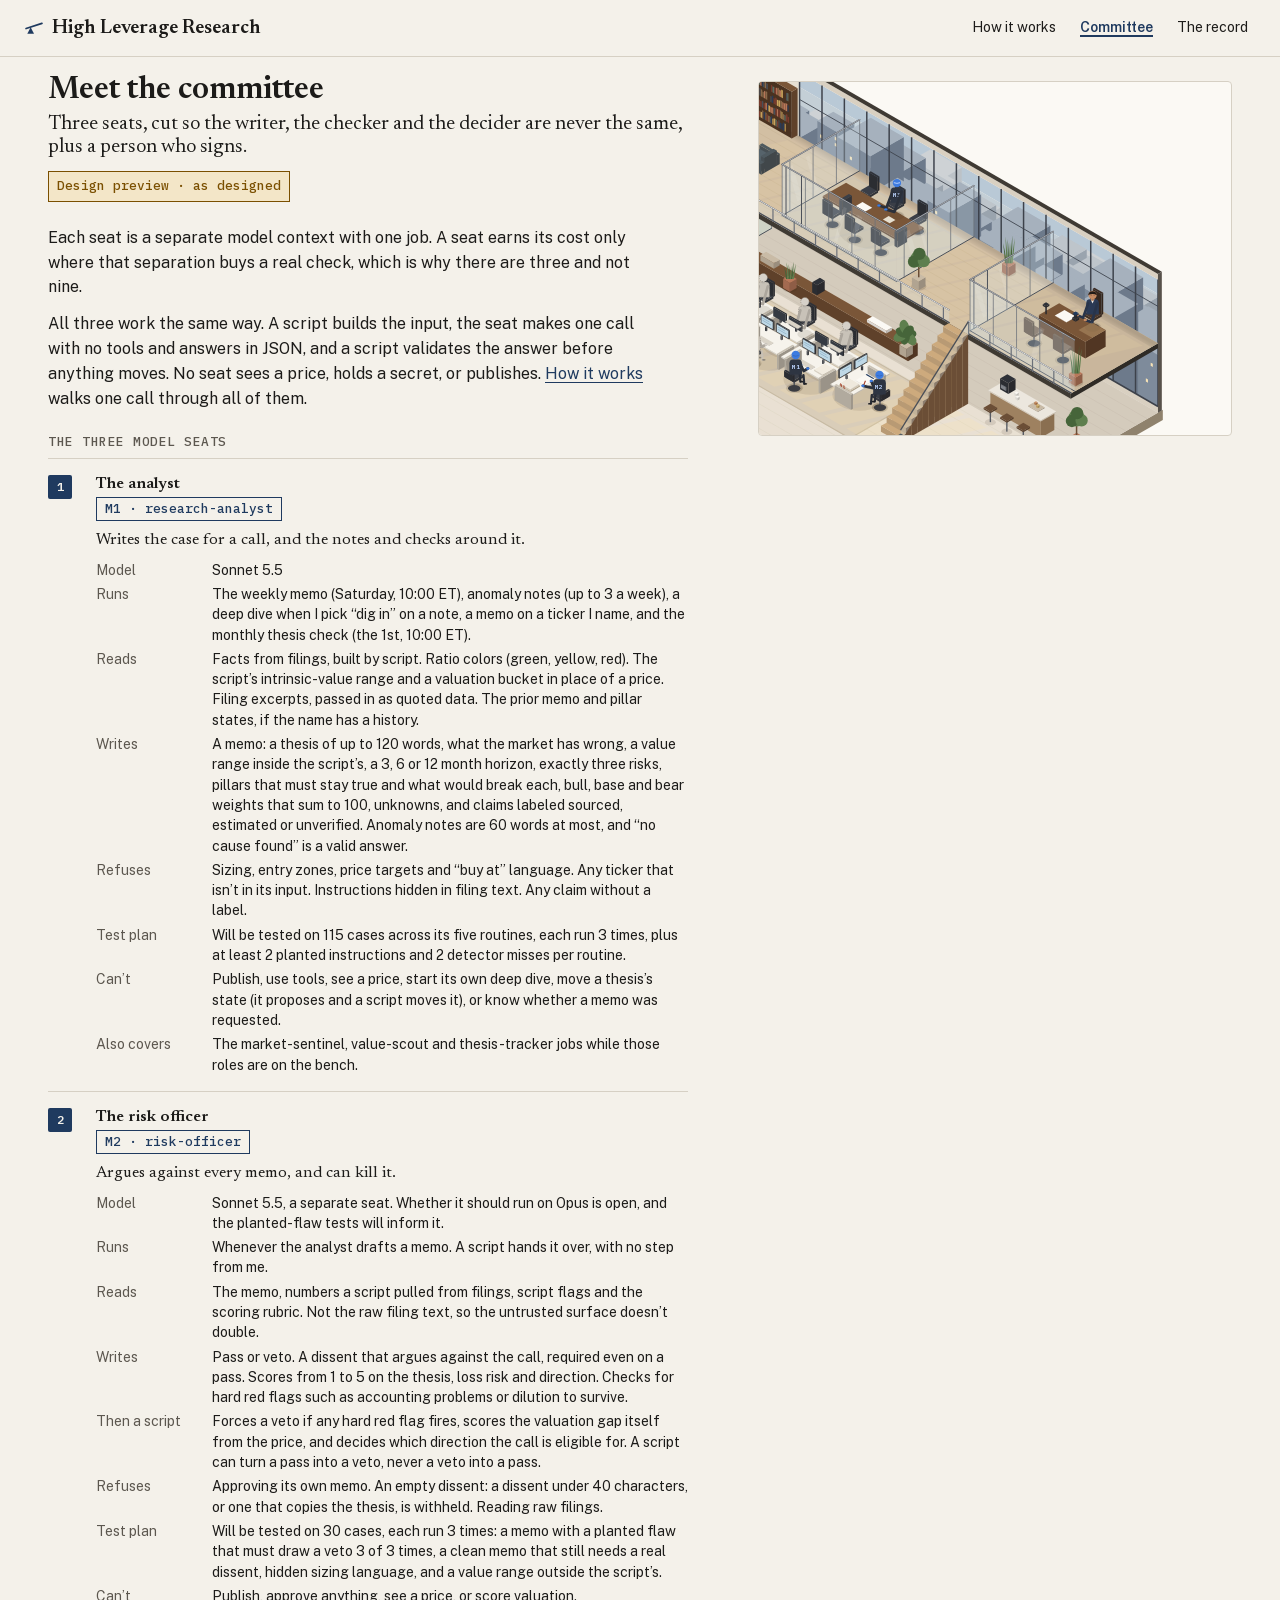
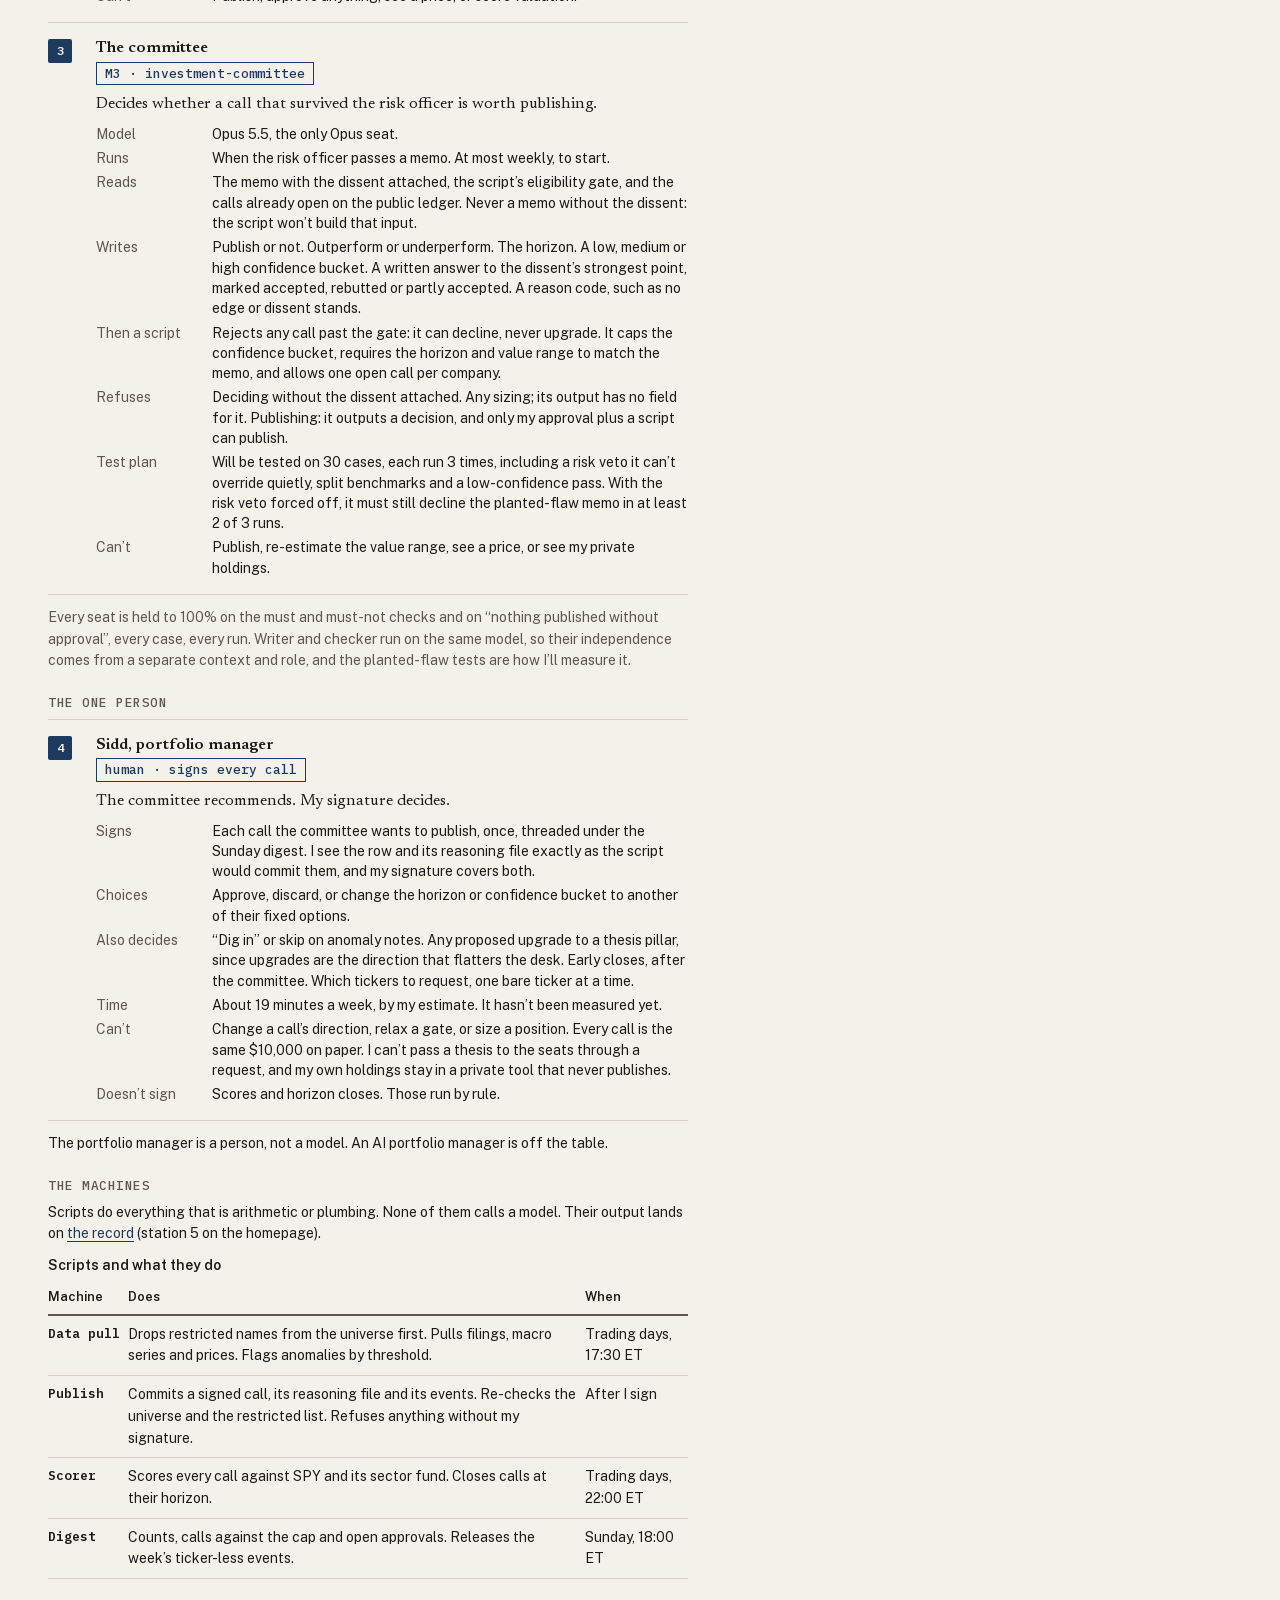
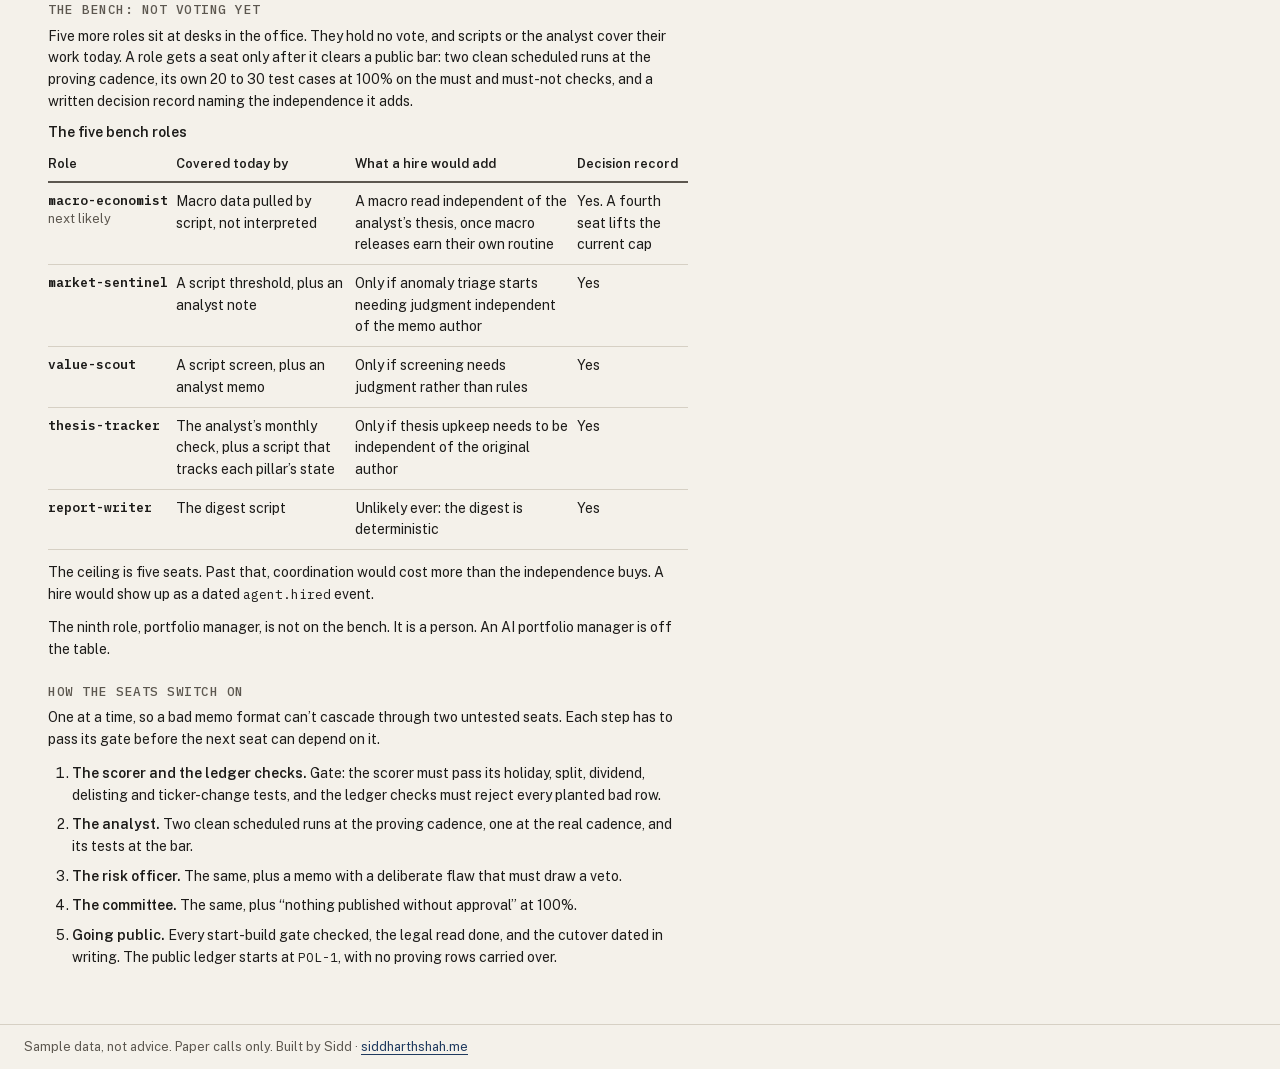
==== commit 8df69f21: "fix(site): keep the signature off the memo until Sidd stamps it Backward seeks in the clips and redu" ====
--- a/committee.html
+++ b/committee.html
@@ -54,7 +54,7 @@
           <dt>Reads</dt><dd>Facts from filings, built by script. Ratio colors (green, yellow, red). The script&rsquo;s intrinsic-value range and a valuation bucket in place of a price. Filing excerpts, passed in as quoted data. The prior memo and pillar states, if the name has a history.</dd>
           <dt>Writes</dt><dd>A memo: a thesis of up to 120 words, what the market has wrong, a value range inside the script&rsquo;s, a 3, 6 or 12 month horizon, exactly three risks, pillars that must stay true and what would break each, bull, base and bear weights that sum to 100, unknowns, and claims labeled sourced, estimated or unverified. Anomaly notes are 60 words at most, and &ldquo;no cause found&rdquo; is a valid answer.</dd>
           <dt>Refuses</dt><dd>Sizing, entry zones, price targets and &ldquo;buy at&rdquo; language. Any ticker that isn&rsquo;t in its input. Instructions hidden in filing text. Any claim without a label.</dd>
-          <dt>Tested by</dt><dd>115 cases across its five routines, each run 3 times, plus at least 2 planted instructions and 2 detector misses per routine.</dd>
+          <dt>Test plan</dt><dd>Will be tested on 115 cases across its five routines, each run 3 times, plus at least 2 planted instructions and 2 detector misses per routine.</dd>
           <dt>Can&rsquo;t</dt><dd>Publish, use tools, see a price, start its own deep dive, move a thesis&rsquo;s state (it proposes and a script moves it), or know whether a memo was requested.</dd>
           <dt>Also covers</dt><dd>The market-sentinel, value-scout and thesis-tracker jobs while those roles are on the bench.</dd>
         </dl>
@@ -73,7 +73,7 @@
           <dt>Writes</dt><dd>Pass or veto. A dissent that argues against the call, required even on a pass. Scores from 1 to 5 on the thesis, loss risk and direction. Checks for hard red flags such as accounting problems or dilution to survive.</dd>
           <dt>Then a script</dt><dd>Forces a veto if any hard red flag fires, scores the valuation gap itself from the price, and decides which direction the call is eligible for. A script can turn a pass into a veto, never a veto into a pass.</dd>
           <dt>Refuses</dt><dd>Approving its own memo. An empty dissent: a dissent under 40 characters, or one that copies the thesis, is withheld. Reading raw filings.</dd>
-          <dt>Tested by</dt><dd>30 cases, each run 3 times: a memo with a planted flaw that must draw a veto 3 of 3 times, a clean memo that still needs a real dissent, hidden sizing language, and a value range outside the script&rsquo;s.</dd>
+          <dt>Test plan</dt><dd>Will be tested on 30 cases, each run 3 times: a memo with a planted flaw that must draw a veto 3 of 3 times, a clean memo that still needs a real dissent, hidden sizing language, and a value range outside the script&rsquo;s.</dd>
           <dt>Can&rsquo;t</dt><dd>Publish, approve anything, see a price, or score valuation.</dd>
         </dl>
       </div>
@@ -91,7 +91,7 @@
           <dt>Writes</dt><dd>Publish or not. Outperform or underperform. The horizon. A low, medium or high confidence bucket. A written answer to the dissent&rsquo;s strongest point, marked accepted, rebutted or partly accepted. A reason code, such as no edge or dissent stands.</dd>
           <dt>Then a script</dt><dd>Rejects any call past the gate: it can decline, never upgrade. It caps the confidence bucket, requires the horizon and value range to match the memo, and allows one open call per company.</dd>
           <dt>Refuses</dt><dd>Deciding without the dissent attached. Any sizing; its output has no field for it. Publishing: it outputs a decision, and only my approval plus a script can publish.</dd>
-          <dt>Tested by</dt><dd>30 cases, each run 3 times, including a risk veto it can&rsquo;t override quietly, split benchmarks and a low-confidence pass. With the risk veto forced off, it must still decline the planted-flaw memo in at least 2 of 3 runs.</dd>
+          <dt>Test plan</dt><dd>Will be tested on 30 cases, each run 3 times, including a risk veto it can&rsquo;t override quietly, split benchmarks and a low-confidence pass. With the risk veto forced off, it must still decline the planted-flaw memo in at least 2 of 3 runs.</dd>
           <dt>Can&rsquo;t</dt><dd>Publish, re-estimate the value range, see a price, or see my private holdings.</dd>
         </dl>
       </div>
@@ -162,7 +162,7 @@
   <h2 id="h-on" class="kicker">How the seats switch on</h2>
   <p class="small">One at a time, so a bad memo format can&rsquo;t cascade through two untested seats. Each step has to pass its gate before the next seat can depend on it.</p>
   <ol class="steps">
-    <li><b>The scorer and the ledger checks.</b> The scorer passes its holiday, split, dividend, delisting and ticker-change tests, and the ledger checks reject every planted bad row.</li>
+    <li><b>The scorer and the ledger checks.</b> Gate: the scorer must pass its holiday, split, dividend, delisting and ticker-change tests, and the ledger checks must reject every planted bad row.</li>
     <li><b>The analyst.</b> Two clean scheduled runs at the proving cadence, one at the real cadence, and its tests at the bar.</li>
     <li><b>The risk officer.</b> The same, plus a memo with a deliberate flaw that must draw a veto.</li>
     <li><b>The committee.</b> The same, plus &ldquo;nothing published without approval&rdquo; at 100%.</li>
